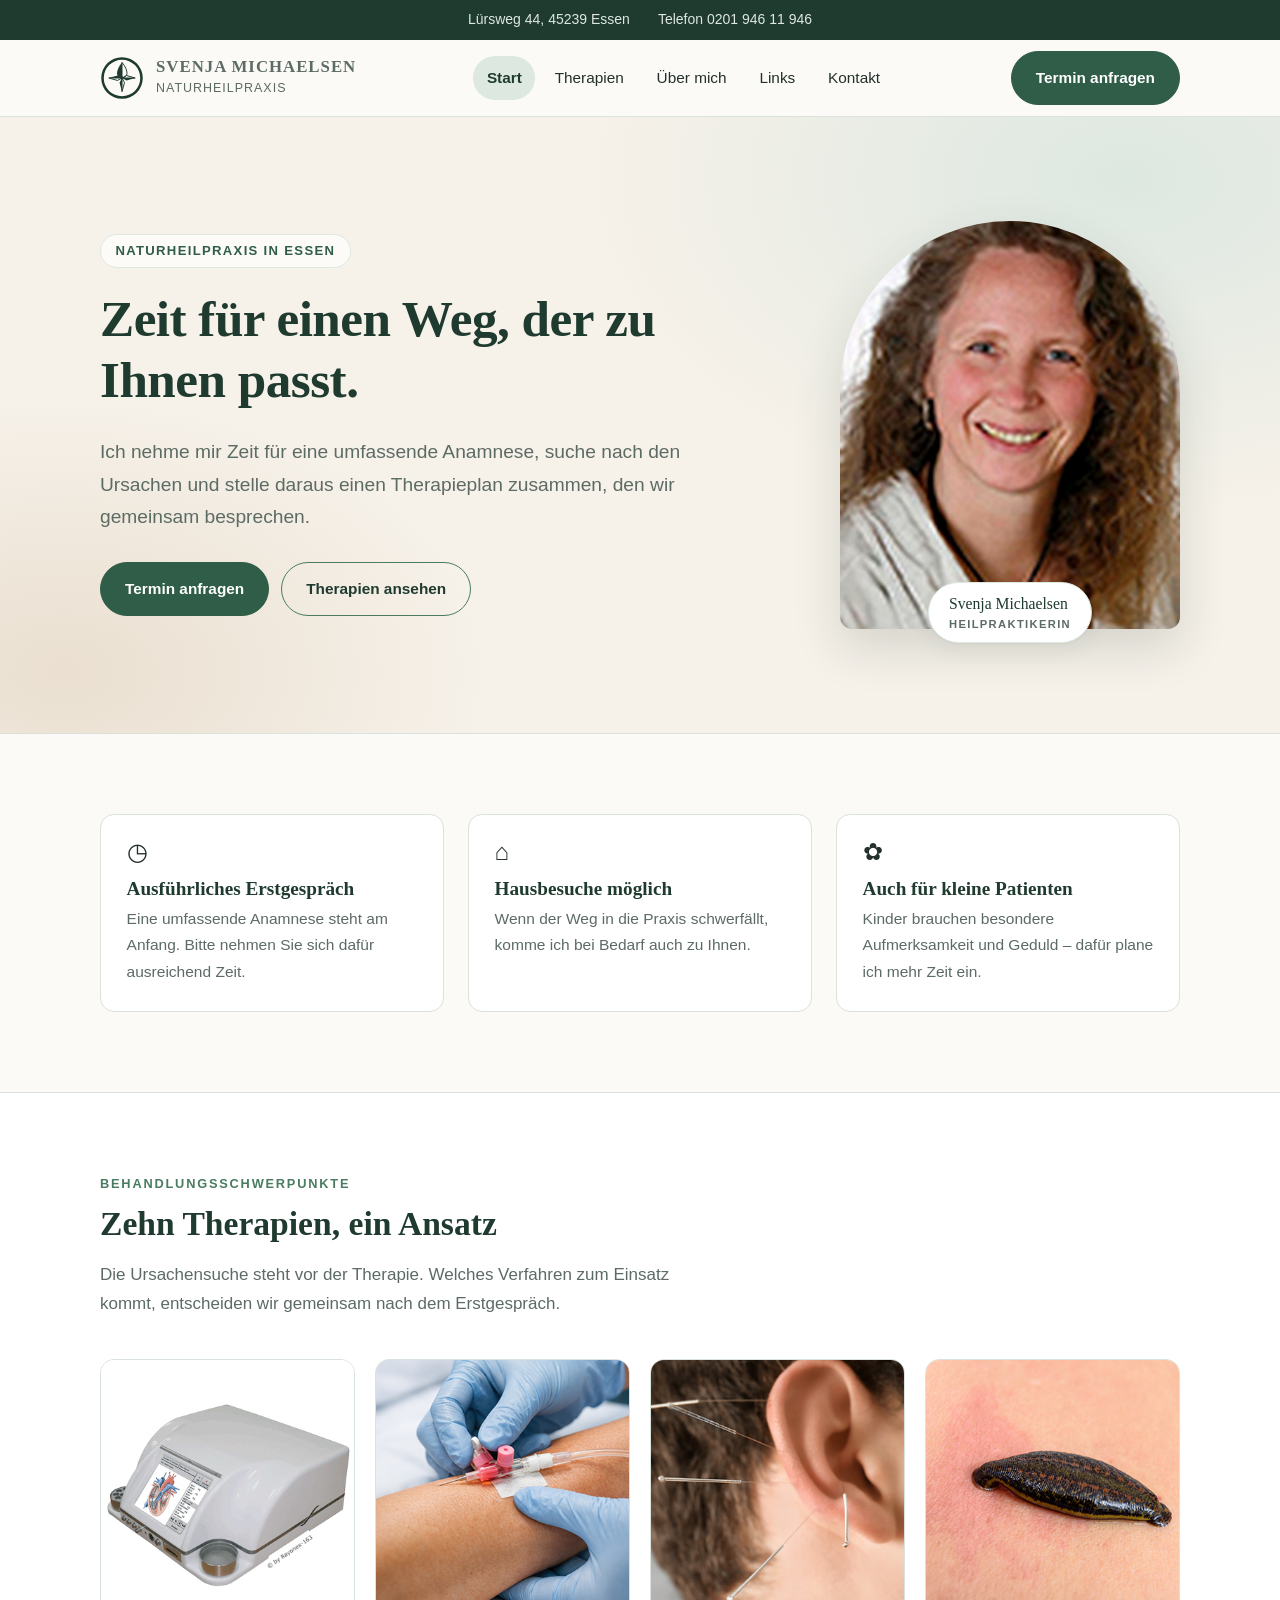
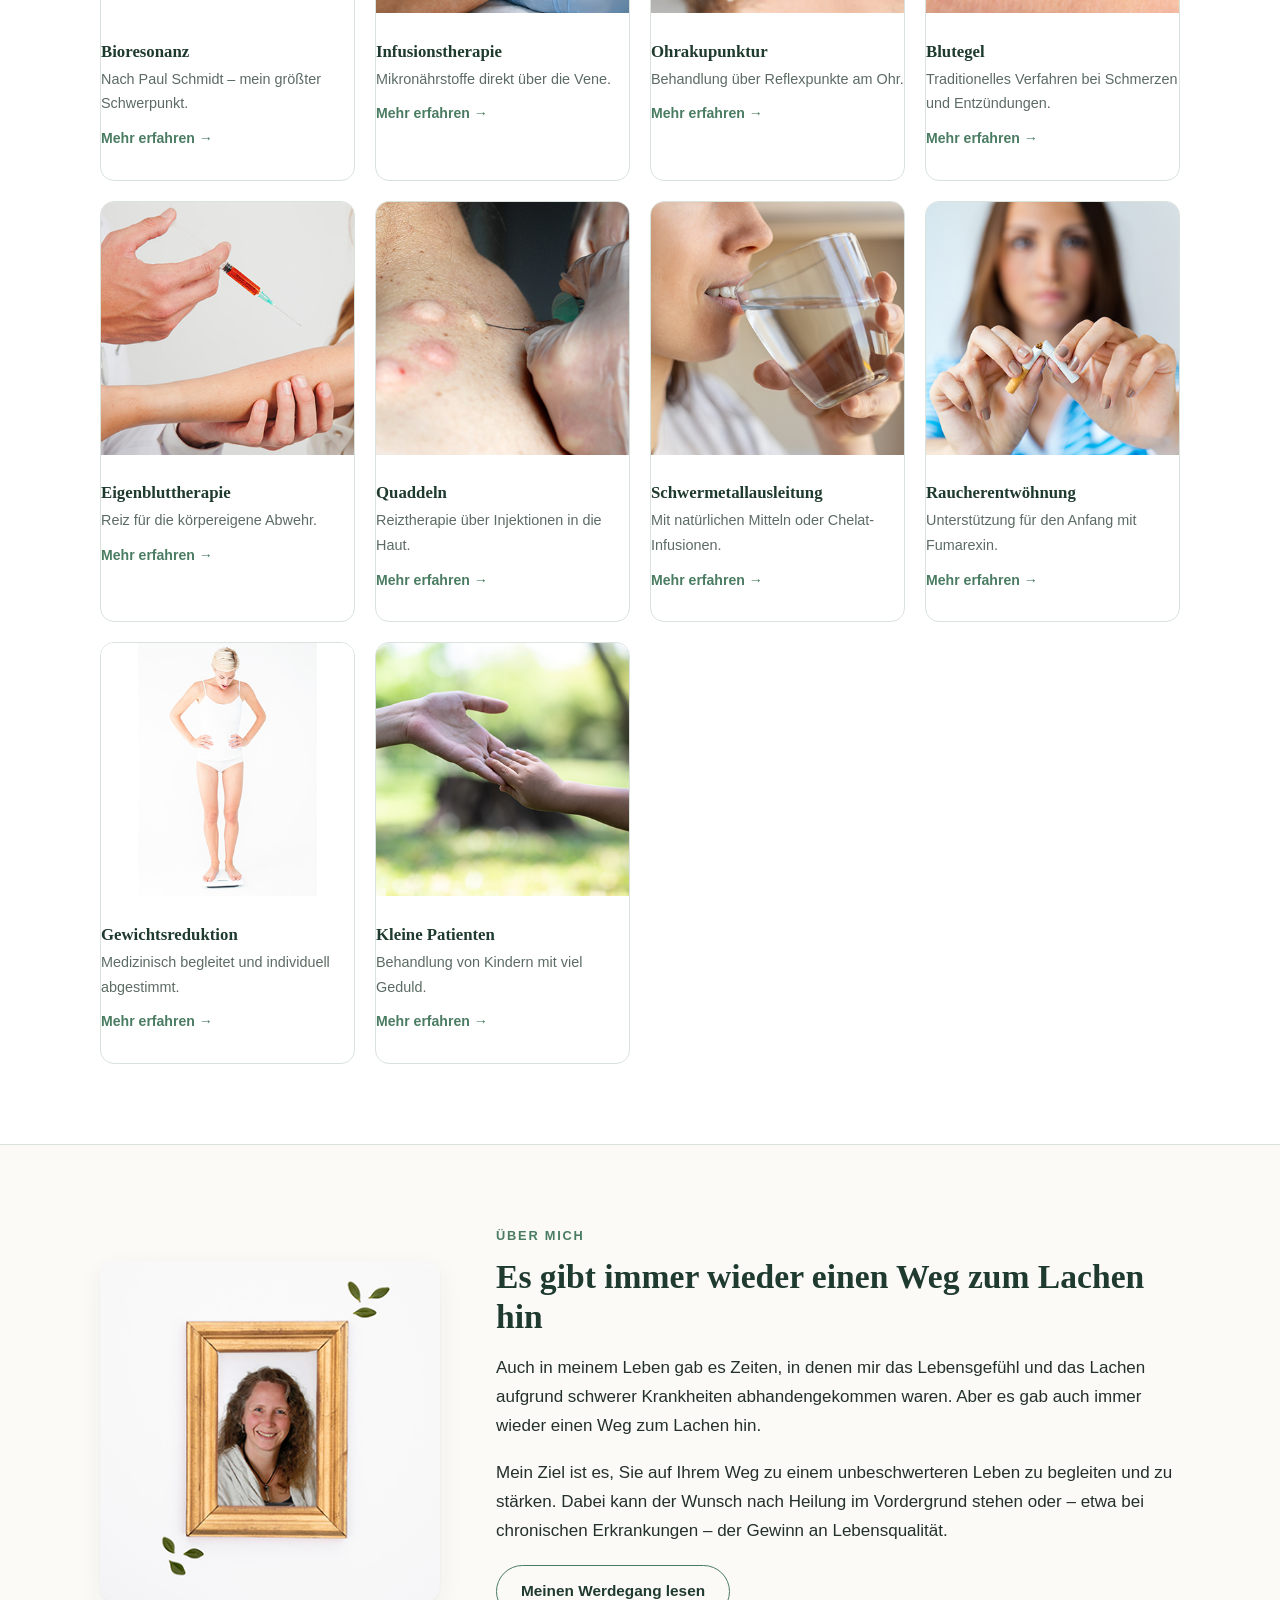
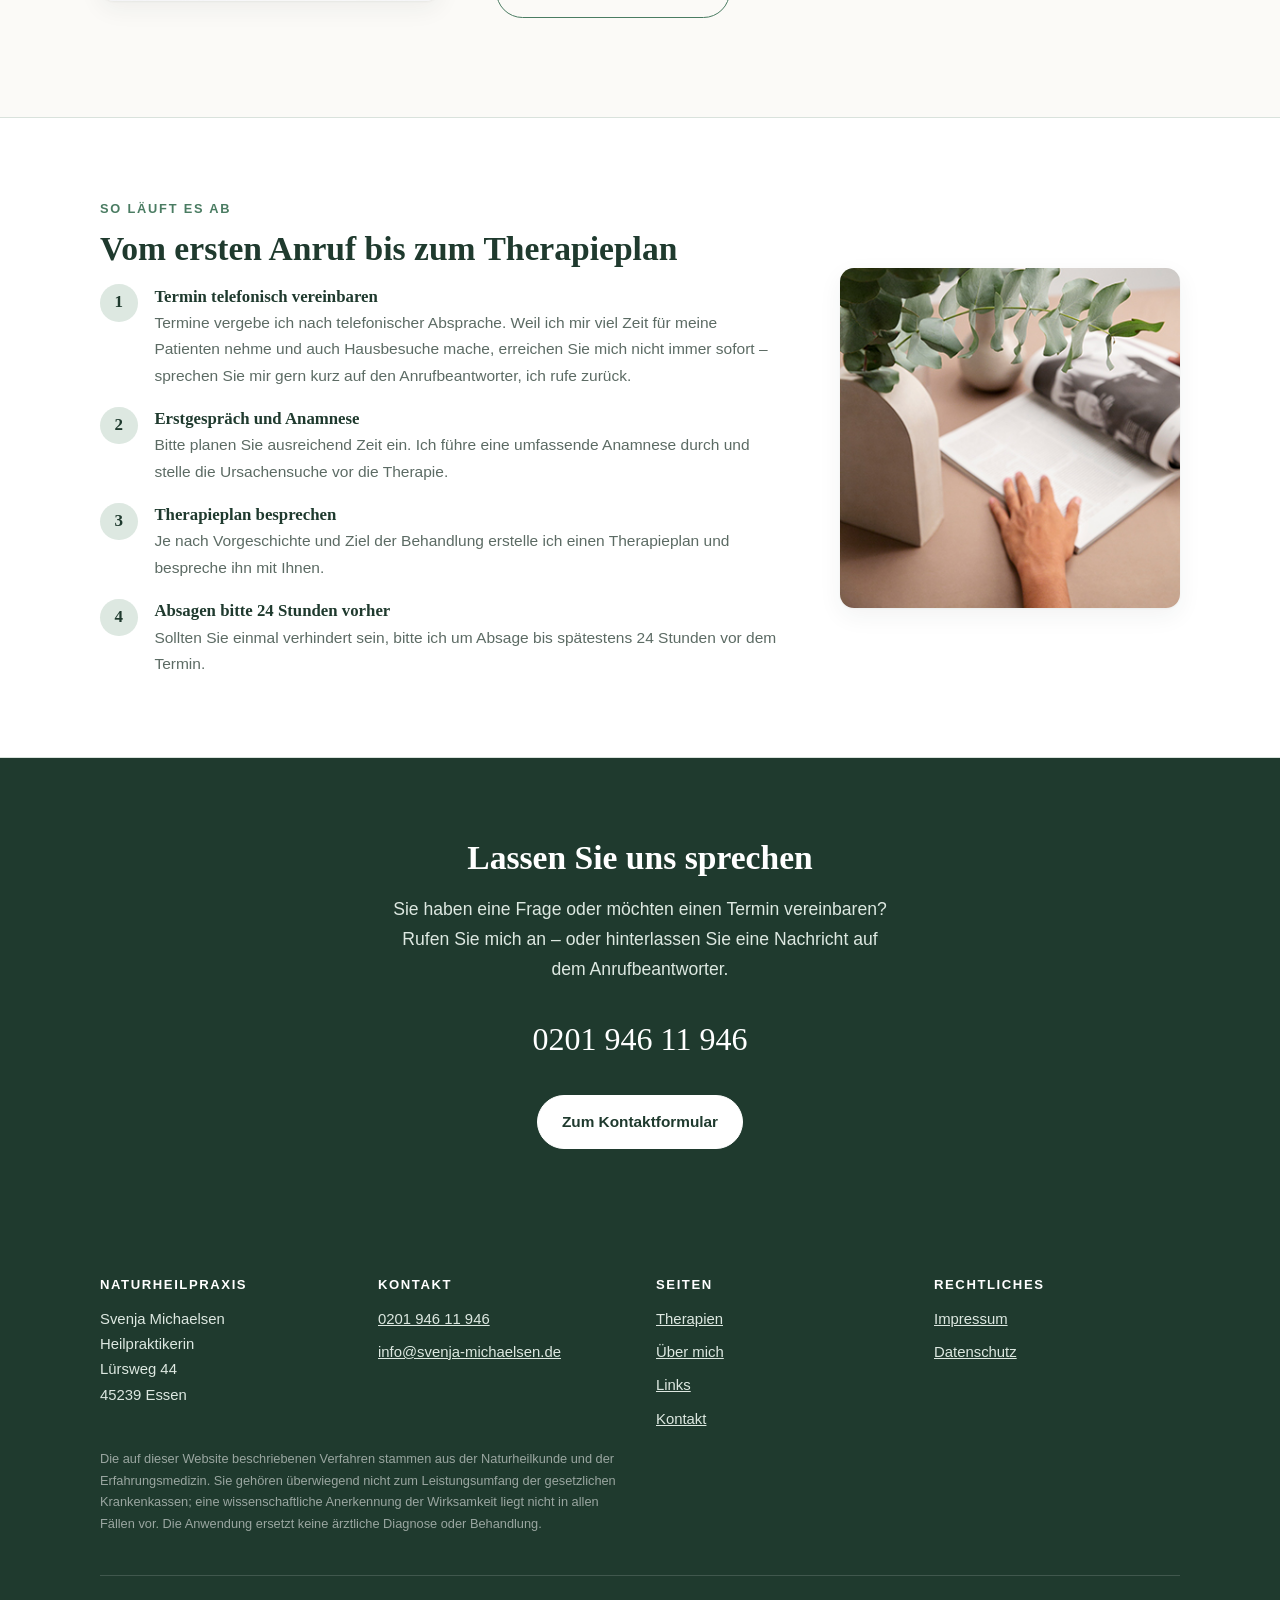
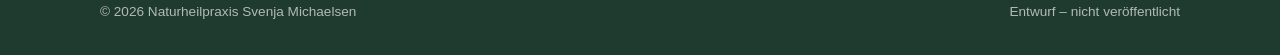
==== index.html @ 20d82a28 "Neues Logo als SVG und eigene Links-Seite im Menue Logo: - Kompassrose neu gezeichnet, Nordspitze al" ====
<!DOCTYPE html>
<html lang="de">
<head>
<meta charset="utf-8">
<meta name="viewport" content="width=device-width, initial-scale=1">
<title>Naturheilpraxis Svenja Michaelsen | Heilpraktikerin in Essen</title>
<meta name="description" content="Naturheilpraxis von Heilpraktikerin Svenja Michaelsen in Essen. Bioresonanz nach Paul Schmidt, Infusionstherapie, Ohrakupunktur, Blutegel und mehr. Termine nach telefonischer Absprache.">
<link rel="canonical" href="https://svenja-michaelsen.de/">
<link rel="stylesheet" href="css/style.css">
<link rel="icon" href="img/logo-einfach.svg" type="image/svg+xml">
</head>
<body>
<a class="skip" href="#inhalt">Zum Inhalt springen</a>

<div class="topbar">
  <div class="wrap">
    <span>Lürsweg 44, 45239 Essen</span>
    <a href="tel:+492019461194">Telefon 0201 946 11 946</a>
  </div>
</div>

<header class="kopf">
  <div class="wrap">
    <a class="marke" href="index.html">
      <img src="img/logo.svg" alt="" width="44" height="44">
      <span><b>Svenja Michaelsen</b><span>Naturheilpraxis</span></span>
    </a>
    <nav aria-label="Hauptmenü">
      <ul class="menue">
        <li><a href="index.html" aria-current="page">Start</a></li>
        <li><a href="therapien.html">Therapien</a></li>
        <li><a href="ueber-mich.html">Über mich</a></li>
        <li><a href="links.html">Links</a></li>
        <li><a href="kontakt.html">Kontakt</a></li>
      </ul>
    </nav>
    <a class="knopf" href="kontakt.html">Termin anfragen</a>
  </div>
</header>

<main id="inhalt">

  <div class="hero">
    <div class="wrap heroduo">
      <div class="herotext">
        <span class="augen">Naturheilpraxis in Essen</span>
        <h1>Zeit für einen Weg, der zu Ihnen passt.</h1>
        <p class="lead">Ich nehme mir Zeit für eine umfassende Anamnese, suche nach den Ursachen und stelle daraus einen Therapieplan zusammen, den wir gemeinsam besprechen.</p>
        <div class="aktionen">
          <a class="knopf" href="kontakt.html">Termin anfragen</a>
          <a class="knopf hell" href="therapien.html">Therapien ansehen</a>
        </div>
      </div>
      <figure class="herobild">
        <img src="img/svenja-portrait.jpg" alt="Svenja Michaelsen, Heilpraktikerin" width="408" height="588">
        <figcaption>Svenja Michaelsen<span>Heilpraktikerin</span></figcaption>
      </figure>
    </div>
  </div>

  <section>
    <div class="wrap">
      <div class="merkmale">
        <div class="merkmal">
          <span class="zeichen" aria-hidden="true">◷</span>
          <h3>Ausführliches Erstgespräch</h3>
          <p>Eine umfassende Anamnese steht am Anfang. Bitte nehmen Sie sich dafür ausreichend Zeit.</p>
        </div>
        <div class="merkmal">
          <span class="zeichen" aria-hidden="true">⌂</span>
          <h3>Hausbesuche möglich</h3>
          <p>Wenn der Weg in die Praxis schwerfällt, komme ich bei Bedarf auch zu Ihnen.</p>
        </div>
        <div class="merkmal">
          <span class="zeichen" aria-hidden="true">✿</span>
          <h3>Auch für kleine Patienten</h3>
          <p>Kinder brauchen besondere Aufmerksamkeit und Geduld – dafür plane ich mehr Zeit ein.</p>
        </div>
      </div>
    </div>
  </section>

  <section class="hell">
    <div class="wrap">
      <div class="kopfzeile">
        <span class="uebertitel">Behandlungsschwerpunkte</span>
        <h2>Zehn Therapien, ein Ansatz</h2>
        <p>Die Ursachensuche steht vor der Therapie. Welches Verfahren zum Einsatz kommt, entscheiden wir gemeinsam nach dem Erstgespräch.</p>
      </div>
      <ul class="karten">
        <li class="karte"><a href="therapien.html#bioresonanz">
          <img src="img/bioresonanz.jpg" alt="" width="360" height="360" loading="lazy">
          <span class="inhalt"><h3>Bioresonanz</h3><p>Nach Paul Schmidt – mein größter Schwerpunkt.</p><span class="pfeil">Mehr erfahren →</span></span></a></li>
        <li class="karte"><a href="therapien.html#infusionstherapie">
          <img src="img/infusionstherapie.jpg" alt="" width="360" height="360" loading="lazy">
          <span class="inhalt"><h3>Infusionstherapie</h3><p>Mikronährstoffe direkt über die Vene.</p><span class="pfeil">Mehr erfahren →</span></span></a></li>
        <li class="karte"><a href="therapien.html#ohrakupunktur">
          <img src="img/ohrakupunktur.jpg" alt="" width="360" height="360" loading="lazy">
          <span class="inhalt"><h3>Ohrakupunktur</h3><p>Behandlung über Reflexpunkte am Ohr.</p><span class="pfeil">Mehr erfahren →</span></span></a></li>
        <li class="karte"><a href="therapien.html#blutegel">
          <img src="img/blutegel.jpg" alt="" width="360" height="360" loading="lazy">
          <span class="inhalt"><h3>Blutegel</h3><p>Traditionelles Verfahren bei Schmerzen und Entzündungen.</p><span class="pfeil">Mehr erfahren →</span></span></a></li>
        <li class="karte"><a href="therapien.html#eigenbluttherapie">
          <img src="img/eigenbluttherapie.jpg" alt="" width="360" height="360" loading="lazy">
          <span class="inhalt"><h3>Eigenbluttherapie</h3><p>Reiz für die körpereigene Abwehr.</p><span class="pfeil">Mehr erfahren →</span></span></a></li>
        <li class="karte"><a href="therapien.html#quaddeln">
          <img src="img/quaddeln.jpg" alt="" width="360" height="360" loading="lazy">
          <span class="inhalt"><h3>Quaddeln</h3><p>Reiztherapie über Injektionen in die Haut.</p><span class="pfeil">Mehr erfahren →</span></span></a></li>
        <li class="karte"><a href="therapien.html#schwermetallausleitung">
          <img src="img/medizinische-schwermetallausleitung.jpg" alt="" width="360" height="360" loading="lazy">
          <span class="inhalt"><h3>Schwermetallausleitung</h3><p>Mit natürlichen Mitteln oder Chelat-Infusionen.</p><span class="pfeil">Mehr erfahren →</span></span></a></li>
        <li class="karte"><a href="therapien.html#raucherentwoehnung">
          <img src="img/raucherentwoehnung.jpg" alt="" width="360" height="360" loading="lazy">
          <span class="inhalt"><h3>Raucherentwöhnung</h3><p>Unterstützung für den Anfang mit Fumarexin.</p><span class="pfeil">Mehr erfahren →</span></span></a></li>
        <li class="karte"><a href="therapien.html#gewichtsreduktion">
          <img src="img/gewichtsreduktion-medizinisch-begleitet.jpg" alt="" width="360" height="360" loading="lazy">
          <span class="inhalt"><h3>Gewichtsreduktion</h3><p>Medizinisch begleitet und individuell abgestimmt.</p><span class="pfeil">Mehr erfahren →</span></span></a></li>
        <li class="karte"><a href="therapien.html#kleine-patienten">
          <img src="img/kleine-patienten.jpg" alt="" width="360" height="360" loading="lazy">
          <span class="inhalt"><h3>Kleine Patienten</h3><p>Behandlung von Kindern mit viel Geduld.</p><span class="pfeil">Mehr erfahren →</span></span></a></li>
      </ul>
    </div>
  </section>

  <section>
    <div class="wrap">
      <div class="duo">
        <img src="img/ueber-mich.jpg" alt="Svenja Michaelsen" width="360" height="360" loading="lazy">
        <div>
          <span class="uebertitel">Über mich</span>
          <h2>Es gibt immer wieder einen Weg zum Lachen hin</h2>
          <p>Auch in meinem Leben gab es Zeiten, in denen mir das Lebensgefühl und das Lachen aufgrund schwerer Krankheiten abhandengekommen waren. Aber es gab auch immer wieder einen Weg zum Lachen hin.</p>
          <p>Mein Ziel ist es, Sie auf Ihrem Weg zu einem unbeschwerteren Leben zu begleiten und zu stärken. Dabei kann der Wunsch nach Heilung im Vordergrund stehen oder – etwa bei chronischen Erkrankungen – der Gewinn an Lebensqualität.</p>
          <p><a class="knopf hell" href="ueber-mich.html">Meinen Werdegang lesen</a></p>
        </div>
      </div>
    </div>
  </section>

  <section class="hell">
    <div class="wrap">
      <div class="duo gedreht">
        <div>
          <span class="uebertitel">So läuft es ab</span>
          <h2>Vom ersten Anruf bis zum Therapieplan</h2>
          <ol class="schritte">
            <li>
              <h3>Termin telefonisch vereinbaren</h3>
              <p>Termine vergebe ich nach telefonischer Absprache. Weil ich mir viel Zeit für meine Patienten nehme und auch Hausbesuche mache, erreichen Sie mich nicht immer sofort – sprechen Sie mir gern kurz auf den Anrufbeantworter, ich rufe zurück.</p>
            </li>
            <li>
              <h3>Erstgespräch und Anamnese</h3>
              <p>Bitte planen Sie ausreichend Zeit ein. Ich führe eine umfassende Anamnese durch und stelle die Ursachensuche vor die Therapie.</p>
            </li>
            <li>
              <h3>Therapieplan besprechen</h3>
              <p>Je nach Vorgeschichte und Ziel der Behandlung erstelle ich einen Therapieplan und bespreche ihn mit Ihnen.</p>
            </li>
            <li>
              <h3>Absagen bitte 24 Stunden vorher</h3>
              <p>Sollten Sie einmal verhindert sein, bitte ich um Absage bis spätestens 24 Stunden vor dem Termin.</p>
            </li>
          </ol>
        </div>
        <img src="img/naturheilpraxis.jpg" alt="" width="360" height="360" loading="lazy">
      </div>
    </div>
  </section>

  <section class="dunkel band">
    <div class="wrap">
      <h2>Lassen Sie uns sprechen</h2>
      <p>Sie haben eine Frage oder möchten einen Termin vereinbaren? Rufen Sie mich an – oder hinterlassen Sie eine Nachricht auf dem Anrufbeantworter.</p>
      <a class="tel" href="tel:+492019461194">0201 946 11 946</a>
      <div class="aktionen">
        <a class="knopf weiss" href="kontakt.html">Zum Kontaktformular</a>
      </div>
    </div>
  </section>

</main>

<footer class="fuss">
  <div class="wrap">
    <div class="fussgitter">
      <div>
        <h3>Naturheilpraxis</h3>
        <p>Svenja Michaelsen<br>Heilpraktikerin<br>Lürsweg 44<br>45239 Essen</p>
      </div>
      <div>
        <h3>Kontakt</h3>
        <ul>
          <li><a href="tel:+492019461194">0201 946 11 946</a></li>
          <li><a href="mailto:info@svenja-michaelsen.de">info@svenja-michaelsen.de</a></li>
        </ul>
      </div>
      <nav>
        <h3>Seiten</h3>
        <ul>
          <li><a href="therapien.html">Therapien</a></li>
          <li><a href="ueber-mich.html">Über mich</a></li>
          <li><a href="links.html">Links</a></li>
          <li><a href="kontakt.html">Kontakt</a></li>
        </ul>
      </nav>
      <nav>
        <h3>Rechtliches</h3>
        <ul>
          <li><a href="impressum.html">Impressum</a></li>
          <li><a href="datenschutz.html">Datenschutz</a></li>
        </ul>
      </nav>
    </div>
    <p class="disclaimer">Die auf dieser Website beschriebenen Verfahren stammen aus der Naturheilkunde und der Erfahrungsmedizin. Sie gehören überwiegend nicht zum Leistungsumfang der gesetzlichen Krankenkassen; eine wissenschaftliche Anerkennung der Wirksamkeit liegt nicht in allen Fällen vor. Die Anwendung ersetzt keine ärztliche Diagnose oder Behandlung.</p>
    <div class="fussnote">
      <span>© 2026 Naturheilpraxis Svenja Michaelsen</span>
      <span>Entwurf – nicht veröffentlicht</span>
    </div>
  </div>
</footer>

</body>
</html>
---- css/style.css ----
/* =========================================================
   Naturheilpraxis Svenja Michaelsen
   Relaunch-Entwurf 2026 - reines HTML/CSS, keine externen
   Ressourcen (keine Google Fonts, kein CDN, kein Tracking).
   ========================================================= */

:root {
  --gruen-900: #1f3a2e;
  --gruen-700: #2f5d47;
  --gruen-500: #4a7c62;
  --gruen-100: #dde8e1;
  --gruen-050: #eef4f0;

  --sand-100: #f6f1e9;
  --sand-200: #eadfd0;
  --terra:    #a8623f;

  --text:     #24302b;
  --text-mut: #5c6b64;
  --linie:    #d9e2dc;
  --weiss:    #ffffff;
  --grund:    #fbfaf7;

  --serif: "Iowan Old Style", "Palatino Linotype", Palatino, "Book Antiqua", Georgia, serif;
  --sans: -apple-system, BlinkMacSystemFont, "Segoe UI", Roboto, "Helvetica Neue", Arial, sans-serif;

  --breite: 1120px;
  --radius: 14px;
  --schatten: 0 1px 2px rgba(31,58,46,.05), 0 8px 24px rgba(31,58,46,.06);
}

*, *::before, *::after { box-sizing: border-box; }

html { scroll-behavior: smooth; scroll-padding-top: 90px; }
@media (prefers-reduced-motion: reduce) { html { scroll-behavior: auto; } }

body {
  margin: 0;
  background: var(--grund);
  color: var(--text);
  font-family: var(--sans);
  font-size: 1.0625rem;
  line-height: 1.7;
  -webkit-font-smoothing: antialiased;
}

h1, h2, h3 { font-family: var(--serif); font-weight: 600; line-height: 1.2; color: var(--gruen-900); margin: 0 0 .5em; }
h1 { font-size: clamp(2.1rem, 5vw, 3.2rem); letter-spacing: -.01em; }
h2 { font-size: clamp(1.6rem, 3.2vw, 2.1rem); }
h3 { font-size: 1.2rem; }
p  { margin: 0 0 1.1em; }
a  { color: var(--gruen-700); }
img { max-width: 100%; height: auto; display: block; }

.wrap { width: 100%; max-width: var(--breite); margin-inline: auto; padding-inline: 1.25rem; }
.eng  { max-width: 680px; }

/* --- Sprungmarke fuer Tastatur/Screenreader --- */
.skip {
  position: absolute; left: -9999px; top: 0;
  background: var(--gruen-900); color: #fff; padding: .75rem 1.25rem; z-index: 200;
}
.skip:focus { left: 0; }

:focus-visible { outline: 3px solid var(--terra); outline-offset: 3px; border-radius: 4px; }

/* =================== Kopfbereich =================== */
.topbar {
  background: var(--gruen-900); color: var(--gruen-100);
  font-size: .875rem; padding: .5rem 0;
}
.topbar .wrap { display: flex; flex-wrap: wrap; gap: .4rem 1.75rem; justify-content: center; }
.topbar a { color: var(--gruen-100); text-decoration: none; }
.topbar a:hover { text-decoration: underline; }

.kopf {
  position: sticky; top: 0; z-index: 100;
  background: rgba(251,250,247,.94);
  backdrop-filter: blur(8px);
  border-bottom: 1px solid var(--linie);
}
.kopf .wrap { display: flex; align-items: center; justify-content: space-between; gap: 1rem; min-height: 76px; }

.marke { display: flex; align-items: center; gap: .75rem; text-decoration: none; color: var(--gruen-900); }
.marke img { width: 44px; height: 44px; border-radius: 50%; }
.marke b { font-family: var(--serif); font-size: 1.05rem; font-weight: 600; display: block; line-height: 1.25; }
.marke span { font-size: .78rem; color: var(--text-mut); letter-spacing: .08em; text-transform: uppercase; }

.menue { display: flex; gap: .35rem; list-style: none; margin: 0; padding: 0; align-items: center; }
.menue a {
  display: block; padding: .55rem .85rem; border-radius: 999px;
  text-decoration: none; color: var(--text); font-size: .96rem;
}
.menue a:hover { background: var(--gruen-050); color: var(--gruen-900); }
.menue a[aria-current="page"] { background: var(--gruen-100); color: var(--gruen-900); font-weight: 600; }

.knopf {
  display: inline-block; padding: .8rem 1.5rem; border-radius: 999px;
  background: var(--gruen-700); color: #fff; text-decoration: none;
  font-weight: 600; font-size: .96rem; border: 1px solid var(--gruen-700);
  transition: background .18s ease, transform .18s ease;
}
.knopf:hover { background: var(--gruen-900); border-color: var(--gruen-900); }
.knopf.hell { background: transparent; color: var(--gruen-900); border-color: var(--gruen-500); }
.knopf.hell:hover { background: var(--gruen-050); }
.knopf.weiss { background: #fff; color: var(--gruen-900); border-color: #fff; }
.knopf.weiss:hover { background: var(--sand-100); border-color: var(--sand-100); }

/* =================== Hero =================== */
.hero {
  background:
    radial-gradient(ellipse 70% 90% at 88% 10%, var(--gruen-100) 0%, transparent 60%),
    radial-gradient(ellipse 60% 80% at 5% 90%, var(--sand-200) 0%, transparent 55%),
    var(--sand-100);
  padding: clamp(3.5rem, 9vw, 6.5rem) 0;
  border-bottom: 1px solid var(--linie);
}
.hero .eng { max-width: 760px; }
.heroduo { display: grid; gap: clamp(2rem, 5vw, 4rem); align-items: center; grid-template-columns: 1fr; }
@media (min-width: 900px) { .heroduo { grid-template-columns: 1fr 340px; } }
.herotext { max-width: 620px; }

.herobild { margin: 0; position: relative; justify-self: center; }
.herobild img {
  width: 100%; max-width: 340px; aspect-ratio: 5 / 6; object-fit: cover; object-position: 50% 22%;
  border-radius: 200px 200px var(--radius) var(--radius);
  box-shadow: 0 18px 48px rgba(31,58,46,.16);
  filter: saturate(1.04) contrast(1.03);
}
.herobild figcaption {
  position: absolute; left: 50%; bottom: -.9rem; transform: translateX(-50%);
  background: var(--weiss); border: 1px solid var(--gruen-100);
  border-radius: 999px; padding: .5rem 1.25rem; white-space: nowrap;
  font-family: var(--serif); color: var(--gruen-900); font-size: .98rem;
  box-shadow: var(--schatten);
}
.herobild figcaption span {
  display: block; font-family: var(--sans); font-size: .7rem; letter-spacing: .12em;
  text-transform: uppercase; color: var(--text-mut); font-weight: 600; margin-top: -.15rem;
}
@media (max-width: 899px) { .herobild { margin-top: 1rem; } .herobild img { max-width: 260px; } }
.hero .augen {
  display: inline-block; margin-bottom: 1.25rem; padding: .3rem .9rem;
  background: rgba(255,255,255,.7); border: 1px solid var(--gruen-100);
  border-radius: 999px; font-size: .82rem; letter-spacing: .1em;
  text-transform: uppercase; color: var(--gruen-700); font-weight: 600;
}
.hero p.lead { font-size: 1.2rem; color: var(--text-mut); max-width: 56ch; }
.hero .aktionen { display: flex; flex-wrap: wrap; gap: .75rem; margin-top: 1.75rem; }

/* =================== Abschnitte =================== */
section { padding: clamp(3rem, 7vw, 5rem) 0; }
section.hell { background: var(--weiss); border-block: 1px solid var(--linie); }
section.dunkel { background: var(--gruen-900); color: var(--gruen-100); }
section.dunkel h2 { color: #fff; }

.kopfzeile { max-width: 62ch; margin-bottom: 2.5rem; }
.kopfzeile p { color: var(--text-mut); margin-bottom: 0; }
.uebertitel {
  display: block; font-size: .8rem; letter-spacing: .14em; text-transform: uppercase;
  color: var(--gruen-500); font-weight: 700; margin-bottom: .6rem;
}

/* --- Merkmale --- */
.merkmale { display: grid; gap: 1.5rem; grid-template-columns: repeat(auto-fit, minmax(260px, 1fr)); }
.merkmal { padding: 1.6rem; background: var(--weiss); border: 1px solid var(--linie); border-radius: var(--radius); }
.merkmal h3 { margin-bottom: .35rem; }
.merkmal p { margin: 0; color: var(--text-mut); font-size: .97rem; }
.merkmal .zeichen { font-size: 1.5rem; line-height: 1; margin-bottom: .8rem; display: block; }

/* --- Therapie-Karten --- */
.karten { display: grid; gap: 1.25rem; grid-template-columns: repeat(auto-fill, minmax(230px, 1fr)); list-style: none; margin: 0; padding: 0; }
.karte { background: var(--weiss); border: 1px solid var(--linie); border-radius: var(--radius); overflow: hidden; transition: box-shadow .2s ease, transform .2s ease; }
.karte:hover { box-shadow: var(--schatten); transform: translateY(-3px); }
.karte a { display: block; text-decoration: none; color: inherit; height: 100%; }
.karte img { aspect-ratio: 1 / 1; object-fit: cover; width: 100%; }
.karte .inhalt { padding: 1.1rem 1.2rem 1.3rem; }
.karte h3 { font-size: 1.05rem; margin-bottom: .3rem; }
.karte p { margin: 0; font-size: .9rem; color: var(--text-mut); }
.karte .pfeil { color: var(--gruen-500); font-weight: 600; font-size: .88rem; margin-top: .7rem; display: block; }

/* --- Zwei Spalten --- */
.duo { display: grid; gap: clamp(2rem, 5vw, 3.5rem); align-items: center; grid-template-columns: 1fr; }
@media (min-width: 820px) { .duo { grid-template-columns: 340px 1fr; } .duo.gedreht { grid-template-columns: 1fr 340px; } }
.duo img { border-radius: var(--radius); box-shadow: var(--schatten); }

/* --- Therapie-Detailbloecke --- */
.therapie { padding: 2.25rem 0; border-top: 1px solid var(--linie); scroll-margin-top: 100px; }
.therapie:first-of-type { border-top: 0; }
.therapie .duo { align-items: start; }
@media (min-width: 820px) { .therapie .duo { grid-template-columns: 260px 1fr; } }
.therapie img { border-radius: var(--radius); }

/* --- Ablauf-Schritte --- */
.schritte { list-style: none; counter-reset: s; margin: 0; padding: 0; display: grid; gap: 1.25rem; }
.schritte li { counter-increment: s; padding-left: 3.4rem; position: relative; }
.schritte li::before {
  content: counter(s); position: absolute; left: 0; top: -.15rem;
  width: 2.35rem; height: 2.35rem; border-radius: 50%;
  background: var(--gruen-100); color: var(--gruen-900);
  display: grid; place-items: center; font-weight: 700; font-family: var(--serif);
}
.schritte h3 { margin-bottom: .2rem; font-size: 1.05rem; }
.schritte p { margin: 0; color: var(--text-mut); font-size: .97rem; }

/* --- Hinweis-Kasten --- */
.hinweis {
  background: var(--gruen-050); border: 1px solid var(--gruen-100);
  border-left: 4px solid var(--gruen-500);
  border-radius: 0 var(--radius) var(--radius) 0;
  padding: 1.25rem 1.5rem; font-size: .95rem;
}
.hinweis :last-child { margin-bottom: 0; }
.hinweis.entwurf { background: #fdf4e8; border-color: #f0dcc0; border-left-color: var(--terra); }

/* --- Linkliste --- */
.linkliste { list-style: none; margin: 0; padding: 0; display: grid; gap: .6rem; grid-template-columns: repeat(auto-fit, minmax(280px, 1fr)); }
.linkliste a {
  display: block; padding: .85rem 1.1rem; background: var(--weiss);
  border: 1px solid var(--linie); border-radius: 10px; text-decoration: none;
}
.linkliste a:hover { border-color: var(--gruen-500); background: var(--gruen-050); }
.linkliste b { display: block; color: var(--gruen-900); }
.linkliste span { font-size: .85rem; color: var(--text-mut); }

/* =================== Kontakt =================== */
.kontaktgitter { display: grid; gap: clamp(2rem, 5vw, 3.5rem); grid-template-columns: 1fr; }
@media (min-width: 880px) { .kontaktgitter { grid-template-columns: 340px 1fr; } }

.daten { margin: 0 0 2rem; padding: 0; display: grid; gap: 1.25rem; }
.daten dt { font-size: .78rem; letter-spacing: .12em; text-transform: uppercase; color: var(--gruen-500); font-weight: 700; margin-bottom: .15rem; }
.daten dd { margin: 0; }
.daten a { color: var(--gruen-900); }

form { display: grid; gap: 1.1rem; }
.feld { display: grid; gap: .35rem; }
.feld label { font-weight: 600; font-size: .92rem; }
.feld .opt { font-weight: 400; color: var(--text-mut); }
input, textarea, select {
  font: inherit; font-size: 1rem; color: var(--text);
  padding: .8rem .95rem; border: 1px solid var(--linie); border-radius: 10px;
  background: var(--weiss); width: 100%;
}
input:focus, textarea:focus { border-color: var(--gruen-500); }
textarea { min-height: 160px; resize: vertical; }
input:disabled, textarea:disabled, button:disabled {
  background: #f2f1ee; color: #8a938e; cursor: not-allowed;
}
.zweispaltig { display: grid; gap: 1.1rem; grid-template-columns: 1fr; }
@media (min-width: 560px) { .zweispaltig { grid-template-columns: 1fr 1fr; } }
button.knopf { font-family: inherit; cursor: pointer; }
.pflichtnote { font-size: .85rem; color: var(--text-mut); margin: 0; }

/* =================== Aufruf-Band =================== */
.band { text-align: center; }
.band p { color: var(--gruen-100); max-width: 52ch; margin-inline: auto; font-size: 1.1rem; }
.band .aktionen { display: flex; flex-wrap: wrap; gap: .75rem; justify-content: center; margin-top: 1.75rem; }
.band a.tel { color: #fff; font-family: var(--serif); font-size: clamp(1.4rem,3.5vw,2rem); text-decoration: none; display: inline-block; margin-top: .5rem; }
.band a.tel:hover { text-decoration: underline; }

/* =================== Fuss =================== */
.fuss { background: var(--gruen-900); color: var(--gruen-100); padding: 3rem 0 2rem; font-size: .93rem; }
.fuss a { color: var(--gruen-100); }
.fussgitter { display: grid; gap: 2rem; grid-template-columns: repeat(auto-fit, minmax(220px, 1fr)); }
.fuss h3 { color: #fff; font-size: .82rem; letter-spacing: .12em; text-transform: uppercase; font-family: var(--sans); font-weight: 700; margin-bottom: .9rem; }
.fuss ul { list-style: none; margin: 0; padding: 0; display: grid; gap: .5rem; }
.fussnote {
  margin-top: 2.5rem; padding-top: 1.5rem; border-top: 1px solid rgba(255,255,255,.15);
  display: flex; flex-wrap: wrap; gap: .5rem 1.5rem; justify-content: space-between;
  font-size: .85rem; color: rgba(255,255,255,.65);
}
.disclaimer { font-size: .8rem; color: rgba(255,255,255,.55); max-width: 75ch; margin-top: 1rem; }

/* =================== Rechtstexte =================== */
.rechtstext { max-width: 760px; }
.rechtstext h2 { font-size: 1.35rem; margin-top: 2.5rem; }
.rechtstext h3 { font-size: 1.05rem; margin-top: 1.75rem; }
.rechtstext ul, .rechtstext ol { padding-left: 1.3rem; }
.rechtstext li { margin-bottom: .45rem; }

/* =================== Mobil =================== */
@media (max-width: 780px) {
  .kopf .wrap { flex-wrap: wrap; min-height: 0; padding-block: .85rem; }
  .menue { width: 100%; justify-content: flex-start; overflow-x: auto; gap: .15rem; padding-bottom: .15rem; }
  .menue a { padding: .5rem .7rem; white-space: nowrap; }
  .kopf .knopf { display: none; }
}
@media print {
  .kopf, .topbar, .band, .fuss nav { display: none; }
  body { background: #fff; }
}
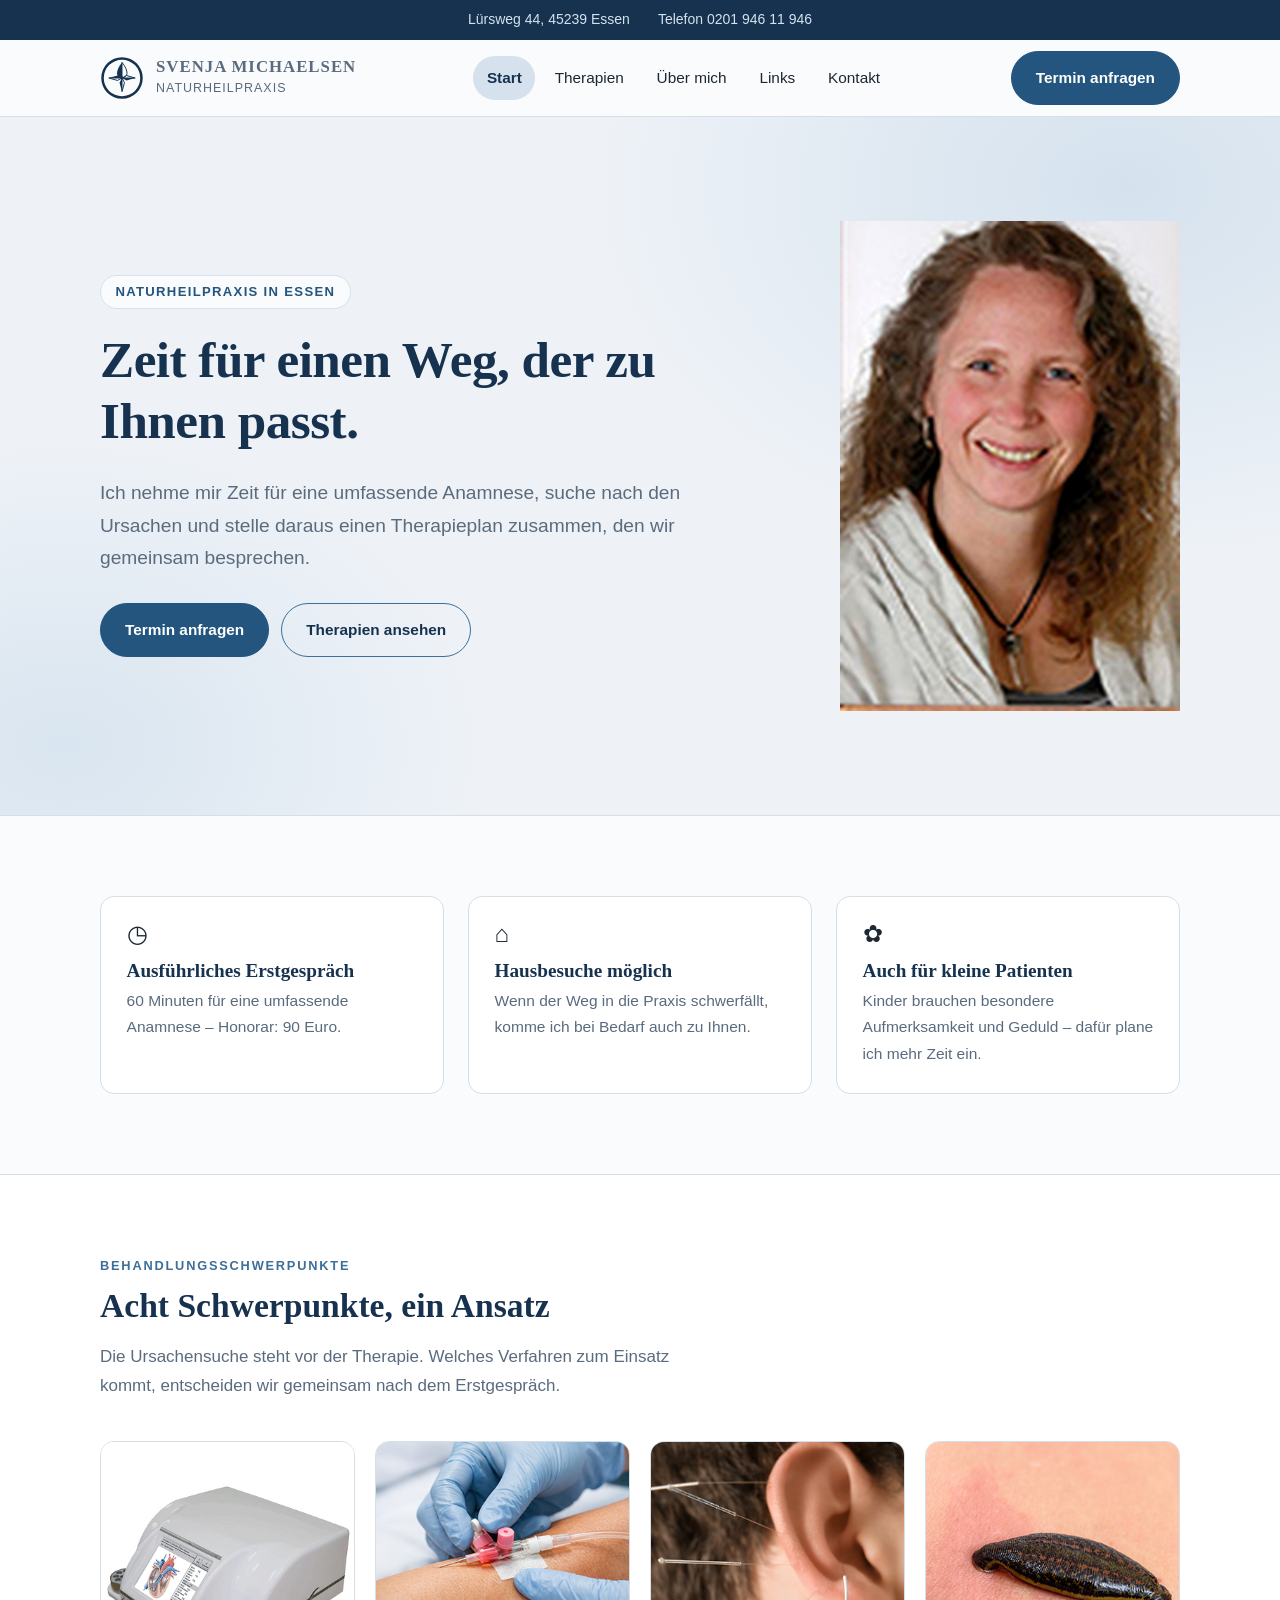
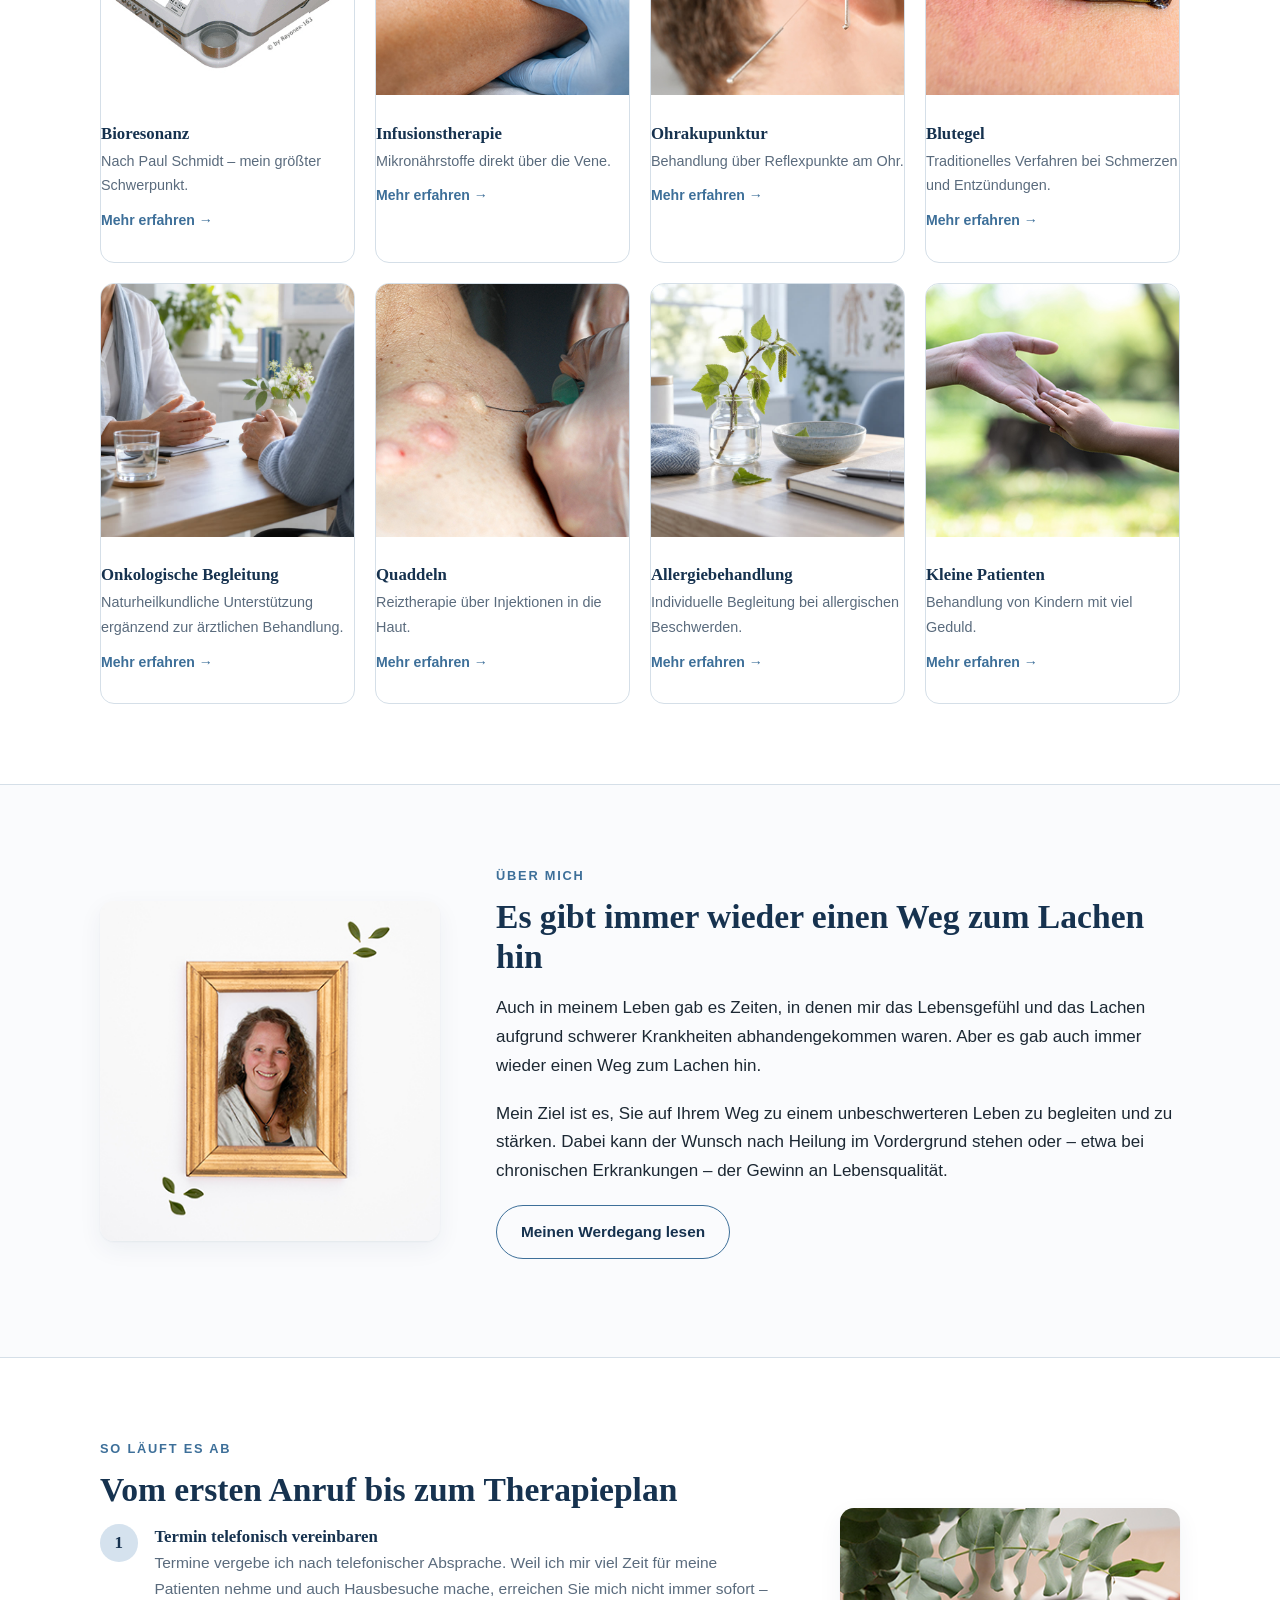
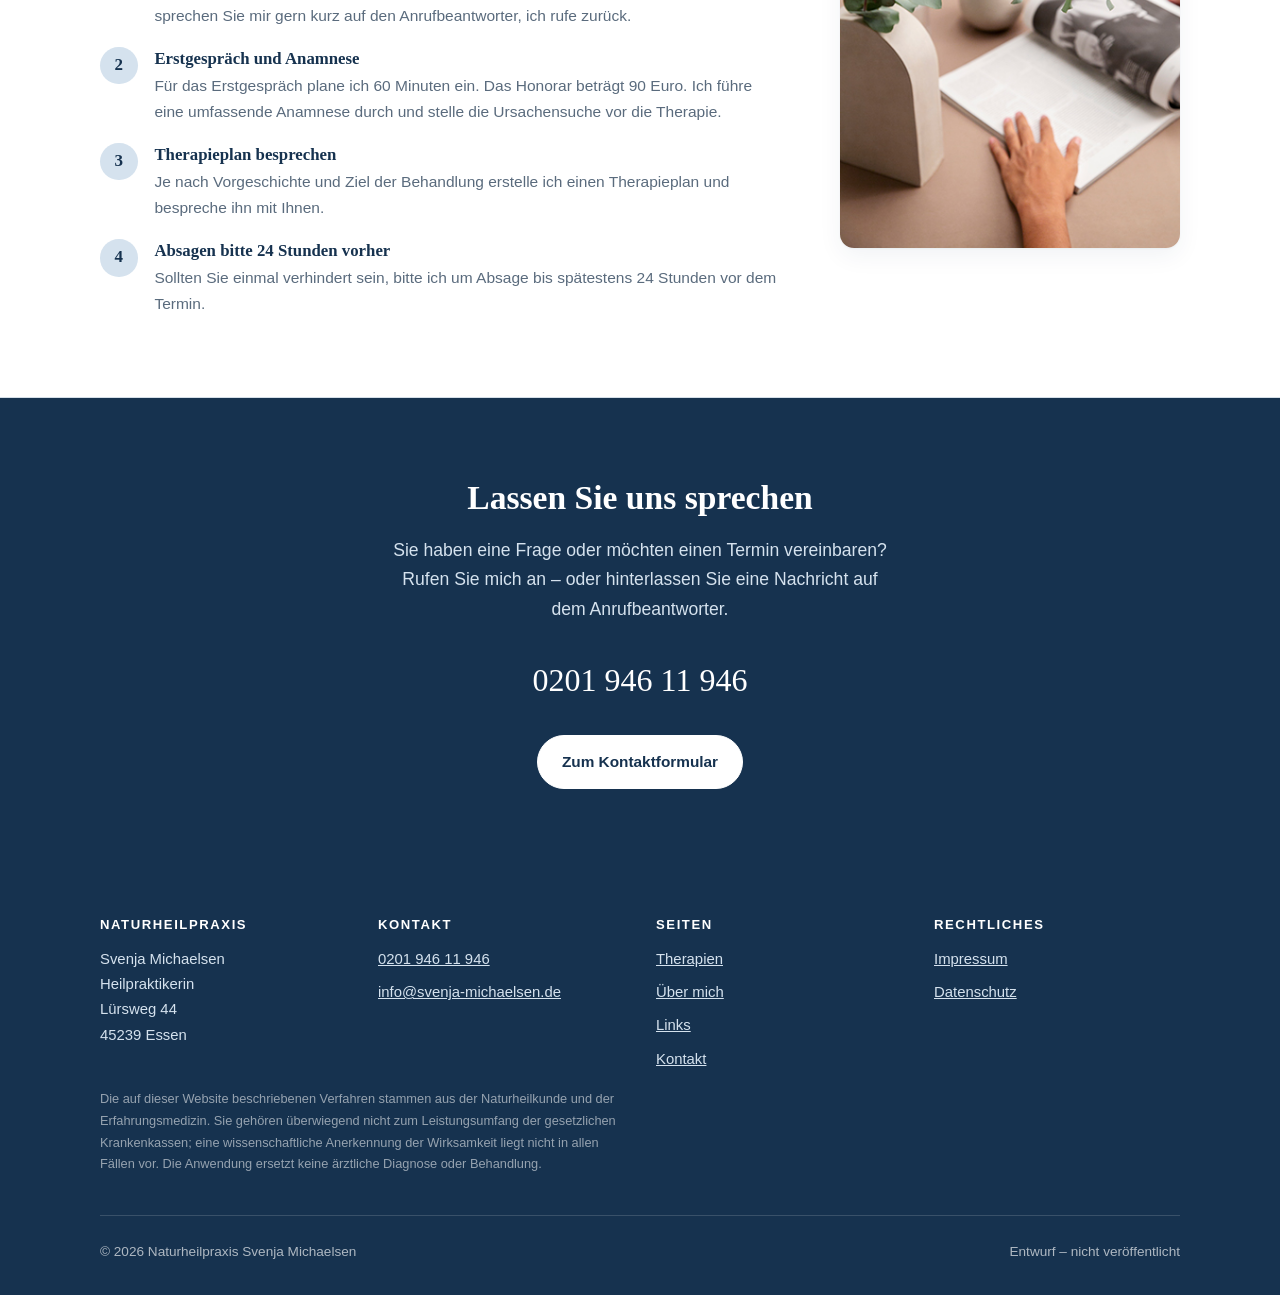
==== commit 493f2673: "Website-Inhalte und Praxisschwerpunkte aktualisieren" ====
--- a/index.html
+++ b/index.html
@@ -4,7 +4,7 @@
 <meta charset="utf-8">
 <meta name="viewport" content="width=device-width, initial-scale=1">
 <title>Naturheilpraxis Svenja Michaelsen | Heilpraktikerin in Essen</title>
-<meta name="description" content="Naturheilpraxis von Heilpraktikerin Svenja Michaelsen in Essen. Bioresonanz nach Paul Schmidt, Infusionstherapie, Ohrakupunktur, Blutegel und mehr. Termine nach telefonischer Absprache.">
+<meta name="description" content="Naturheilpraxis von Heilpraktikerin Svenja Michaelsen in Essen. Bioresonanz, Allergiebehandlung und Begleitung bei onkologischen Erkrankungen. Termine nach telefonischer Absprache.">
 <link rel="canonical" href="https://svenja-michaelsen.de/">
 <link rel="stylesheet" href="css/style.css">
 <link rel="icon" href="img/logo-einfach.svg" type="image/svg+xml">
@@ -53,7 +53,6 @@
       </div>
       <figure class="herobild">
         <img src="img/svenja-portrait.jpg" alt="Svenja Michaelsen, Heilpraktikerin" width="408" height="588">
-        <figcaption>Svenja Michaelsen<span>Heilpraktikerin</span></figcaption>
       </figure>
     </div>
   </div>
@@ -64,7 +63,7 @@
         <div class="merkmal">
           <span class="zeichen" aria-hidden="true">◷</span>
           <h3>Ausführliches Erstgespräch</h3>
-          <p>Eine umfassende Anamnese steht am Anfang. Bitte nehmen Sie sich dafür ausreichend Zeit.</p>
+          <p>60 Minuten für eine umfassende Anamnese – Honorar: 90 Euro.</p>
         </div>
         <div class="merkmal">
           <span class="zeichen" aria-hidden="true">⌂</span>
@@ -84,7 +83,7 @@
     <div class="wrap">
       <div class="kopfzeile">
         <span class="uebertitel">Behandlungsschwerpunkte</span>
-        <h2>Zehn Therapien, ein Ansatz</h2>
+        <h2>Acht Schwerpunkte, ein Ansatz</h2>
         <p>Die Ursachensuche steht vor der Therapie. Welches Verfahren zum Einsatz kommt, entscheiden wir gemeinsam nach dem Erstgespräch.</p>
       </div>
       <ul class="karten">
@@ -100,21 +99,15 @@
         <li class="karte"><a href="therapien.html#blutegel">
           <img src="img/blutegel.jpg" alt="" width="360" height="360" loading="lazy">
           <span class="inhalt"><h3>Blutegel</h3><p>Traditionelles Verfahren bei Schmerzen und Entzündungen.</p><span class="pfeil">Mehr erfahren →</span></span></a></li>
-        <li class="karte"><a href="therapien.html#eigenbluttherapie">
-          <img src="img/eigenbluttherapie.jpg" alt="" width="360" height="360" loading="lazy">
-          <span class="inhalt"><h3>Eigenbluttherapie</h3><p>Reiz für die körpereigene Abwehr.</p><span class="pfeil">Mehr erfahren →</span></span></a></li>
+        <li class="karte"><a href="therapien.html#onkologische-begleitung">
+          <img src="img/onkologische-begleitung.jpg" alt="Beratungsgespräch in ruhiger Praxisatmosphäre" width="360" height="360" loading="lazy">
+          <span class="inhalt"><h3>Onkologische Begleitung</h3><p>Naturheilkundliche Unterstützung ergänzend zur ärztlichen Behandlung.</p><span class="pfeil">Mehr erfahren →</span></span></a></li>
         <li class="karte"><a href="therapien.html#quaddeln">
           <img src="img/quaddeln.jpg" alt="" width="360" height="360" loading="lazy">
           <span class="inhalt"><h3>Quaddeln</h3><p>Reiztherapie über Injektionen in die Haut.</p><span class="pfeil">Mehr erfahren →</span></span></a></li>
-        <li class="karte"><a href="therapien.html#schwermetallausleitung">
-          <img src="img/medizinische-schwermetallausleitung.jpg" alt="" width="360" height="360" loading="lazy">
-          <span class="inhalt"><h3>Schwermetallausleitung</h3><p>Mit natürlichen Mitteln oder Chelat-Infusionen.</p><span class="pfeil">Mehr erfahren →</span></span></a></li>
-        <li class="karte"><a href="therapien.html#raucherentwoehnung">
-          <img src="img/raucherentwoehnung.jpg" alt="" width="360" height="360" loading="lazy">
-          <span class="inhalt"><h3>Raucherentwöhnung</h3><p>Unterstützung für den Anfang mit Fumarexin.</p><span class="pfeil">Mehr erfahren →</span></span></a></li>
-        <li class="karte"><a href="therapien.html#gewichtsreduktion">
-          <img src="img/gewichtsreduktion-medizinisch-begleitet.jpg" alt="" width="360" height="360" loading="lazy">
-          <span class="inhalt"><h3>Gewichtsreduktion</h3><p>Medizinisch begleitet und individuell abgestimmt.</p><span class="pfeil">Mehr erfahren →</span></span></a></li>
+        <li class="karte"><a href="therapien.html#allergiebehandlung">
+          <img src="img/allergiebehandlung.jpg" alt="Birkenzweig in einer hellen Praxis" width="360" height="360" loading="lazy">
+          <span class="inhalt"><h3>Allergiebehandlung</h3><p>Individuelle Begleitung bei allergischen Beschwerden.</p><span class="pfeil">Mehr erfahren →</span></span></a></li>
         <li class="karte"><a href="therapien.html#kleine-patienten">
           <img src="img/kleine-patienten.jpg" alt="" width="360" height="360" loading="lazy">
           <span class="inhalt"><h3>Kleine Patienten</h3><p>Behandlung von Kindern mit viel Geduld.</p><span class="pfeil">Mehr erfahren →</span></span></a></li>
@@ -150,7 +143,7 @@
             </li>
             <li>
               <h3>Erstgespräch und Anamnese</h3>
-              <p>Bitte planen Sie ausreichend Zeit ein. Ich führe eine umfassende Anamnese durch und stelle die Ursachensuche vor die Therapie.</p>
+              <p>Für das Erstgespräch plane ich 60 Minuten ein. Das Honorar beträgt 90 Euro. Ich führe eine umfassende Anamnese durch und stelle die Ursachensuche vor die Therapie.</p>
             </li>
             <li>
               <h3>Therapieplan besprechen</h3>
--- a/css/style.css
+++ b/css/style.css
@@ -1,32 +1,32 @@
 /* =========================================================
    Naturheilpraxis Svenja Michaelsen
-   Relaunch-Entwurf 2026 - reines HTML/CSS, keine externen
+   Relaunch-Entwurf 2026 - reines HTML/CSS, Blaupalette, keine externen
    Ressourcen (keine Google Fonts, kein CDN, kein Tracking).
    ========================================================= */
 
 :root {
-  --gruen-900: #1f3a2e;
-  --gruen-700: #2f5d47;
-  --gruen-500: #4a7c62;
-  --gruen-100: #dde8e1;
-  --gruen-050: #eef4f0;
-
-  --sand-100: #f6f1e9;
-  --sand-200: #eadfd0;
-  --terra:    #a8623f;
-
-  --text:     #24302b;
-  --text-mut: #5c6b64;
-  --linie:    #d9e2dc;
+  --blau-900: #16324f;
+  --blau-700: #23557e;
+  --blau-500: #3d6f99;
+  --blau-100: #d5e2ee;
+  --blau-050: #eef3f8;
+
+  --hell-100: #eef2f7;
+  --hell-200: #d9e5f0;
+  --akzent:    #1f6feb;
+
+  --text:     #1c2833;
+  --text-mut: #5a6b7d;
+  --linie:    #d5dfe8;
   --weiss:    #ffffff;
-  --grund:    #fbfaf7;
+  --grund:    #fafbfd;
 
   --serif: "Iowan Old Style", "Palatino Linotype", Palatino, "Book Antiqua", Georgia, serif;
   --sans: -apple-system, BlinkMacSystemFont, "Segoe UI", Roboto, "Helvetica Neue", Arial, sans-serif;
 
   --breite: 1120px;
   --radius: 14px;
-  --schatten: 0 1px 2px rgba(31,58,46,.05), 0 8px 24px rgba(31,58,46,.06);
+  --schatten: 0 1px 2px rgba(22,50,79,.05), 0 8px 24px rgba(22,50,79,.06);
 }
 
 *, *::before, *::after { box-sizing: border-box; }
@@ -44,12 +44,12 @@
   -webkit-font-smoothing: antialiased;
 }
 
-h1, h2, h3 { font-family: var(--serif); font-weight: 600; line-height: 1.2; color: var(--gruen-900); margin: 0 0 .5em; }
+h1, h2, h3 { font-family: var(--serif); font-weight: 600; line-height: 1.2; color: var(--blau-900); margin: 0 0 .5em; }
 h1 { font-size: clamp(2.1rem, 5vw, 3.2rem); letter-spacing: -.01em; }
 h2 { font-size: clamp(1.6rem, 3.2vw, 2.1rem); }
 h3 { font-size: 1.2rem; }
 p  { margin: 0 0 1.1em; }
-a  { color: var(--gruen-700); }
+a  { color: var(--blau-700); }
 img { max-width: 100%; height: auto; display: block; }
 
 .wrap { width: 100%; max-width: var(--breite); margin-inline: auto; padding-inline: 1.25rem; }
@@ -58,30 +58,30 @@
 /* --- Sprungmarke fuer Tastatur/Screenreader --- */
 .skip {
   position: absolute; left: -9999px; top: 0;
-  background: var(--gruen-900); color: #fff; padding: .75rem 1.25rem; z-index: 200;
+  background: var(--blau-900); color: #fff; padding: .75rem 1.25rem; z-index: 200;
 }
 .skip:focus { left: 0; }
 
-:focus-visible { outline: 3px solid var(--terra); outline-offset: 3px; border-radius: 4px; }
+:focus-visible { outline: 3px solid var(--akzent); outline-offset: 3px; border-radius: 4px; }
 
 /* =================== Kopfbereich =================== */
 .topbar {
-  background: var(--gruen-900); color: var(--gruen-100);
+  background: var(--blau-900); color: var(--blau-100);
   font-size: .875rem; padding: .5rem 0;
 }
 .topbar .wrap { display: flex; flex-wrap: wrap; gap: .4rem 1.75rem; justify-content: center; }
-.topbar a { color: var(--gruen-100); text-decoration: none; }
+.topbar a { color: var(--blau-100); text-decoration: none; }
 .topbar a:hover { text-decoration: underline; }
 
 .kopf {
   position: sticky; top: 0; z-index: 100;
-  background: rgba(251,250,247,.94);
+  background: rgba(250,251,253,.94);
   backdrop-filter: blur(8px);
   border-bottom: 1px solid var(--linie);
 }
 .kopf .wrap { display: flex; align-items: center; justify-content: space-between; gap: 1rem; min-height: 76px; }
 
-.marke { display: flex; align-items: center; gap: .75rem; text-decoration: none; color: var(--gruen-900); }
+.marke { display: flex; align-items: center; gap: .75rem; text-decoration: none; color: var(--blau-900); }
 .marke img { width: 44px; height: 44px; border-radius: 50%; }
 .marke b { font-family: var(--serif); font-size: 1.05rem; font-weight: 600; display: block; line-height: 1.25; }
 .marke span { font-size: .78rem; color: var(--text-mut); letter-spacing: .08em; text-transform: uppercase; }
@@ -91,27 +91,27 @@
   display: block; padding: .55rem .85rem; border-radius: 999px;
   text-decoration: none; color: var(--text); font-size: .96rem;
 }
-.menue a:hover { background: var(--gruen-050); color: var(--gruen-900); }
-.menue a[aria-current="page"] { background: var(--gruen-100); color: var(--gruen-900); font-weight: 600; }
+.menue a:hover { background: var(--blau-050); color: var(--blau-900); }
+.menue a[aria-current="page"] { background: var(--blau-100); color: var(--blau-900); font-weight: 600; }
 
 .knopf {
   display: inline-block; padding: .8rem 1.5rem; border-radius: 999px;
-  background: var(--gruen-700); color: #fff; text-decoration: none;
-  font-weight: 600; font-size: .96rem; border: 1px solid var(--gruen-700);
+  background: var(--blau-700); color: #fff; text-decoration: none;
+  font-weight: 600; font-size: .96rem; border: 1px solid var(--blau-700);
   transition: background .18s ease, transform .18s ease;
 }
-.knopf:hover { background: var(--gruen-900); border-color: var(--gruen-900); }
-.knopf.hell { background: transparent; color: var(--gruen-900); border-color: var(--gruen-500); }
-.knopf.hell:hover { background: var(--gruen-050); }
-.knopf.weiss { background: #fff; color: var(--gruen-900); border-color: #fff; }
-.knopf.weiss:hover { background: var(--sand-100); border-color: var(--sand-100); }
+.knopf:hover { background: var(--blau-900); border-color: var(--blau-900); }
+.knopf.hell { background: transparent; color: var(--blau-900); border-color: var(--blau-500); }
+.knopf.hell:hover { background: var(--blau-050); }
+.knopf.weiss { background: #fff; color: var(--blau-900); border-color: #fff; }
+.knopf.weiss:hover { background: var(--hell-100); border-color: var(--hell-100); }
 
 /* =================== Hero =================== */
 .hero {
   background:
-    radial-gradient(ellipse 70% 90% at 88% 10%, var(--gruen-100) 0%, transparent 60%),
-    radial-gradient(ellipse 60% 80% at 5% 90%, var(--sand-200) 0%, transparent 55%),
-    var(--sand-100);
+    radial-gradient(ellipse 70% 90% at 88% 10%, var(--blau-100) 0%, transparent 60%),
+    radial-gradient(ellipse 60% 80% at 5% 90%, var(--hell-200) 0%, transparent 55%),
+    var(--hell-100);
   padding: clamp(3.5rem, 9vw, 6.5rem) 0;
   border-bottom: 1px solid var(--linie);
 }
@@ -122,28 +122,16 @@
 
 .herobild { margin: 0; position: relative; justify-self: center; }
 .herobild img {
-  width: 100%; max-width: 340px; aspect-ratio: 5 / 6; object-fit: cover; object-position: 50% 22%;
-  border-radius: 200px 200px var(--radius) var(--radius);
-  box-shadow: 0 18px 48px rgba(31,58,46,.16);
+  /* Foto vollstaendig, kein Beschnitt: eigenes Seitenverhaeltnis 408:588 */
+  width: 100%; max-width: 340px; height: auto;
   filter: saturate(1.04) contrast(1.03);
-}
-.herobild figcaption {
-  position: absolute; left: 50%; bottom: -.9rem; transform: translateX(-50%);
-  background: var(--weiss); border: 1px solid var(--gruen-100);
-  border-radius: 999px; padding: .5rem 1.25rem; white-space: nowrap;
-  font-family: var(--serif); color: var(--gruen-900); font-size: .98rem;
-  box-shadow: var(--schatten);
-}
-.herobild figcaption span {
-  display: block; font-family: var(--sans); font-size: .7rem; letter-spacing: .12em;
-  text-transform: uppercase; color: var(--text-mut); font-weight: 600; margin-top: -.15rem;
 }
 @media (max-width: 899px) { .herobild { margin-top: 1rem; } .herobild img { max-width: 260px; } }
 .hero .augen {
   display: inline-block; margin-bottom: 1.25rem; padding: .3rem .9rem;
-  background: rgba(255,255,255,.7); border: 1px solid var(--gruen-100);
+  background: rgba(255,255,255,.7); border: 1px solid var(--blau-100);
   border-radius: 999px; font-size: .82rem; letter-spacing: .1em;
-  text-transform: uppercase; color: var(--gruen-700); font-weight: 600;
+  text-transform: uppercase; color: var(--blau-700); font-weight: 600;
 }
 .hero p.lead { font-size: 1.2rem; color: var(--text-mut); max-width: 56ch; }
 .hero .aktionen { display: flex; flex-wrap: wrap; gap: .75rem; margin-top: 1.75rem; }
@@ -151,14 +139,14 @@
 /* =================== Abschnitte =================== */
 section { padding: clamp(3rem, 7vw, 5rem) 0; }
 section.hell { background: var(--weiss); border-block: 1px solid var(--linie); }
-section.dunkel { background: var(--gruen-900); color: var(--gruen-100); }
+section.dunkel { background: var(--blau-900); color: var(--blau-100); }
 section.dunkel h2 { color: #fff; }
 
 .kopfzeile { max-width: 62ch; margin-bottom: 2.5rem; }
 .kopfzeile p { color: var(--text-mut); margin-bottom: 0; }
 .uebertitel {
   display: block; font-size: .8rem; letter-spacing: .14em; text-transform: uppercase;
-  color: var(--gruen-500); font-weight: 700; margin-bottom: .6rem;
+  color: var(--blau-500); font-weight: 700; margin-bottom: .6rem;
 }
 
 /* --- Merkmale --- */
@@ -177,7 +165,7 @@
 .karte .inhalt { padding: 1.1rem 1.2rem 1.3rem; }
 .karte h3 { font-size: 1.05rem; margin-bottom: .3rem; }
 .karte p { margin: 0; font-size: .9rem; color: var(--text-mut); }
-.karte .pfeil { color: var(--gruen-500); font-weight: 600; font-size: .88rem; margin-top: .7rem; display: block; }
+.karte .pfeil { color: var(--blau-500); font-weight: 600; font-size: .88rem; margin-top: .7rem; display: block; }
 
 /* --- Zwei Spalten --- */
 .duo { display: grid; gap: clamp(2rem, 5vw, 3.5rem); align-items: center; grid-template-columns: 1fr; }
@@ -197,7 +185,7 @@
 .schritte li::before {
   content: counter(s); position: absolute; left: 0; top: -.15rem;
   width: 2.35rem; height: 2.35rem; border-radius: 50%;
-  background: var(--gruen-100); color: var(--gruen-900);
+  background: var(--blau-100); color: var(--blau-900);
   display: grid; place-items: center; font-weight: 700; font-family: var(--serif);
 }
 .schritte h3 { margin-bottom: .2rem; font-size: 1.05rem; }
@@ -205,13 +193,13 @@
 
 /* --- Hinweis-Kasten --- */
 .hinweis {
-  background: var(--gruen-050); border: 1px solid var(--gruen-100);
-  border-left: 4px solid var(--gruen-500);
+  background: var(--blau-050); border: 1px solid var(--blau-100);
+  border-left: 4px solid var(--blau-500);
   border-radius: 0 var(--radius) var(--radius) 0;
   padding: 1.25rem 1.5rem; font-size: .95rem;
 }
 .hinweis :last-child { margin-bottom: 0; }
-.hinweis.entwurf { background: #fdf4e8; border-color: #f0dcc0; border-left-color: var(--terra); }
+.hinweis.entwurf { background: #e6effb; border-color: #c7dcf5; border-left-color: var(--akzent); }
 
 /* --- Linkliste --- */
 .linkliste { list-style: none; margin: 0; padding: 0; display: grid; gap: .6rem; grid-template-columns: repeat(auto-fit, minmax(280px, 1fr)); }
@@ -219,8 +207,8 @@
   display: block; padding: .85rem 1.1rem; background: var(--weiss);
   border: 1px solid var(--linie); border-radius: 10px; text-decoration: none;
 }
-.linkliste a:hover { border-color: var(--gruen-500); background: var(--gruen-050); }
-.linkliste b { display: block; color: var(--gruen-900); }
+.linkliste a:hover { border-color: var(--blau-500); background: var(--blau-050); }
+.linkliste b { display: block; color: var(--blau-900); }
 .linkliste span { font-size: .85rem; color: var(--text-mut); }
 
 /* =================== Kontakt =================== */
@@ -228,9 +216,9 @@
 @media (min-width: 880px) { .kontaktgitter { grid-template-columns: 340px 1fr; } }
 
 .daten { margin: 0 0 2rem; padding: 0; display: grid; gap: 1.25rem; }
-.daten dt { font-size: .78rem; letter-spacing: .12em; text-transform: uppercase; color: var(--gruen-500); font-weight: 700; margin-bottom: .15rem; }
+.daten dt { font-size: .78rem; letter-spacing: .12em; text-transform: uppercase; color: var(--blau-500); font-weight: 700; margin-bottom: .15rem; }
 .daten dd { margin: 0; }
-.daten a { color: var(--gruen-900); }
+.daten a { color: var(--blau-900); }
 
 form { display: grid; gap: 1.1rem; }
 .feld { display: grid; gap: .35rem; }
@@ -241,26 +229,27 @@
   padding: .8rem .95rem; border: 1px solid var(--linie); border-radius: 10px;
   background: var(--weiss); width: 100%;
 }
-input:focus, textarea:focus { border-color: var(--gruen-500); }
+input:focus, textarea:focus { border-color: var(--blau-500); }
 textarea { min-height: 160px; resize: vertical; }
 input:disabled, textarea:disabled, button:disabled {
-  background: #f2f1ee; color: #8a938e; cursor: not-allowed;
+  background: #eef1f5; color: #8a938e; cursor: not-allowed;
 }
 .zweispaltig { display: grid; gap: 1.1rem; grid-template-columns: 1fr; }
 @media (min-width: 560px) { .zweispaltig { grid-template-columns: 1fr 1fr; } }
 button.knopf { font-family: inherit; cursor: pointer; }
 .pflichtnote { font-size: .85rem; color: var(--text-mut); margin: 0; }
+.routenlinks { display: flex; flex-wrap: wrap; gap: .75rem; margin-top: 1.5rem; }
 
 /* =================== Aufruf-Band =================== */
 .band { text-align: center; }
-.band p { color: var(--gruen-100); max-width: 52ch; margin-inline: auto; font-size: 1.1rem; }
+.band p { color: var(--blau-100); max-width: 52ch; margin-inline: auto; font-size: 1.1rem; }
 .band .aktionen { display: flex; flex-wrap: wrap; gap: .75rem; justify-content: center; margin-top: 1.75rem; }
 .band a.tel { color: #fff; font-family: var(--serif); font-size: clamp(1.4rem,3.5vw,2rem); text-decoration: none; display: inline-block; margin-top: .5rem; }
 .band a.tel:hover { text-decoration: underline; }
 
 /* =================== Fuss =================== */
-.fuss { background: var(--gruen-900); color: var(--gruen-100); padding: 3rem 0 2rem; font-size: .93rem; }
-.fuss a { color: var(--gruen-100); }
+.fuss { background: var(--blau-900); color: var(--blau-100); padding: 3rem 0 2rem; font-size: .93rem; }
+.fuss a { color: var(--blau-100); }
 .fussgitter { display: grid; gap: 2rem; grid-template-columns: repeat(auto-fit, minmax(220px, 1fr)); }
 .fuss h3 { color: #fff; font-size: .82rem; letter-spacing: .12em; text-transform: uppercase; font-family: var(--sans); font-weight: 700; margin-bottom: .9rem; }
 .fuss ul { list-style: none; margin: 0; padding: 0; display: grid; gap: .5rem; }
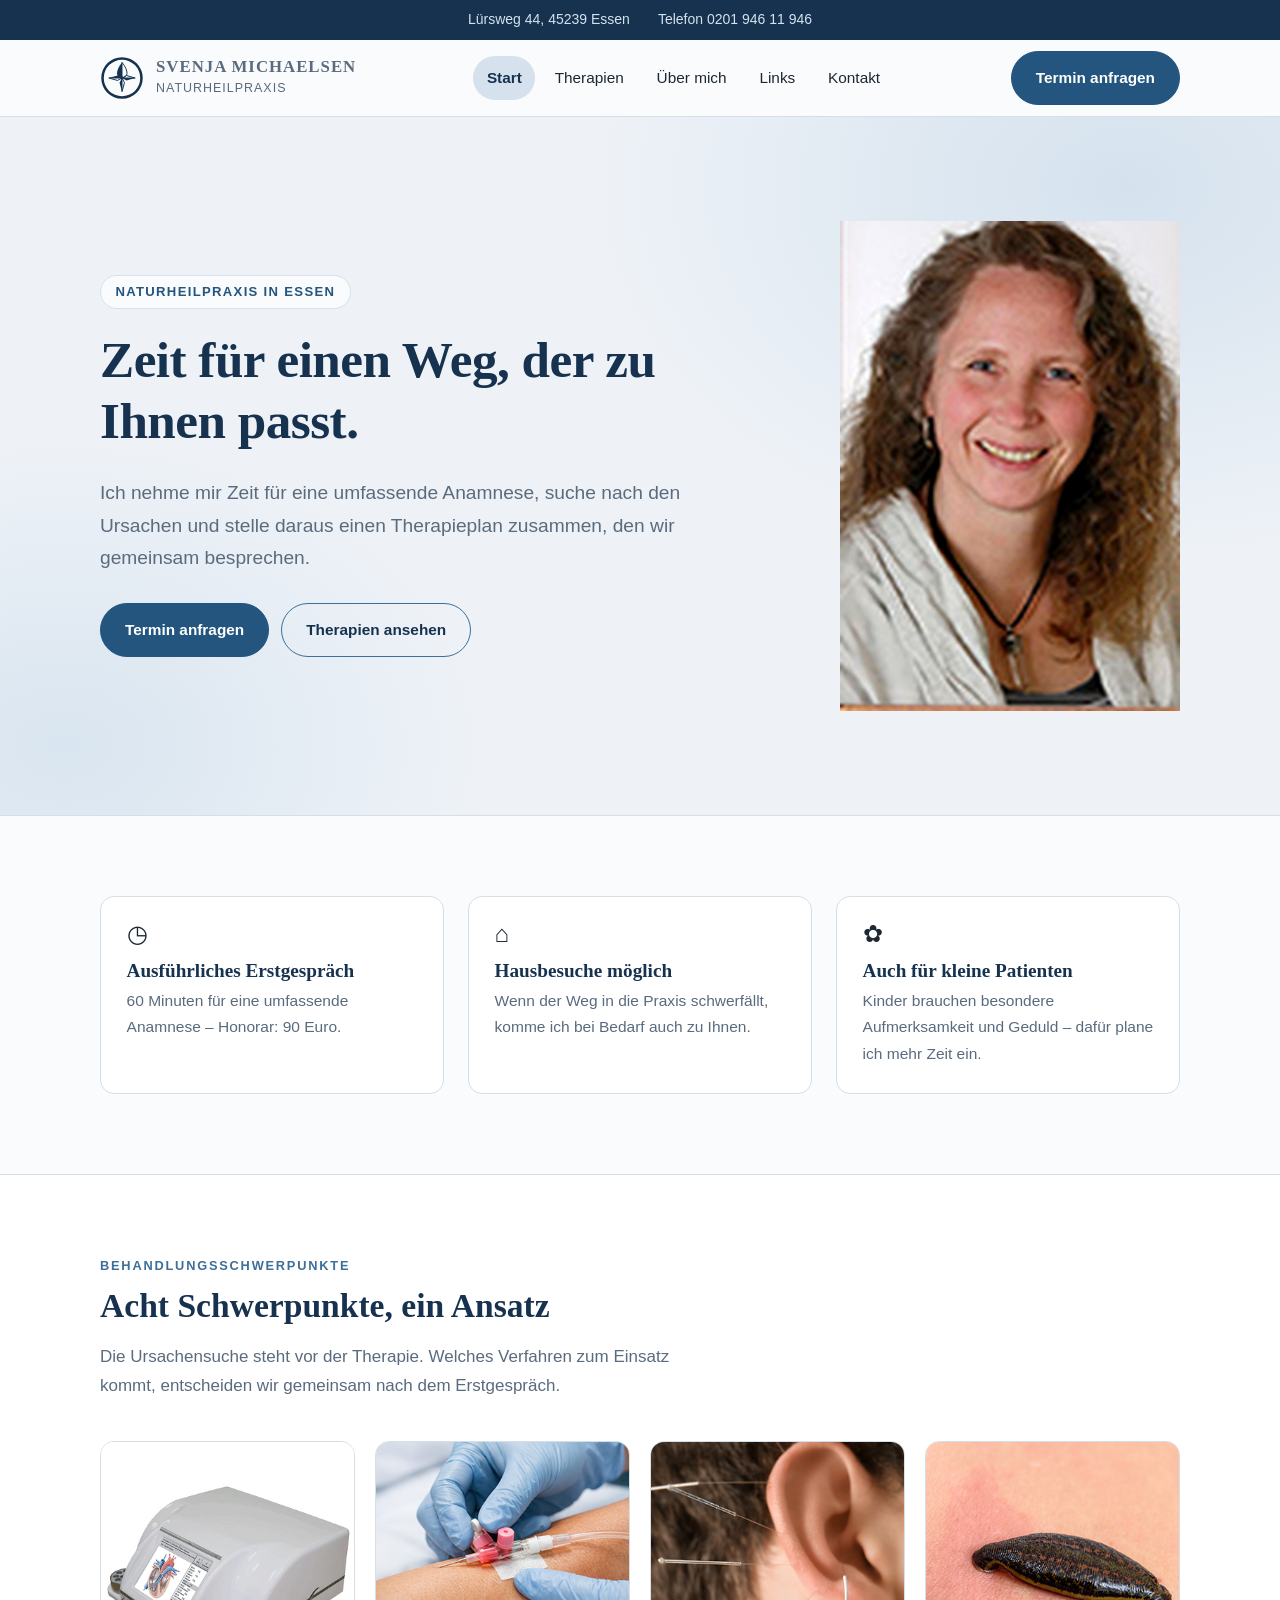
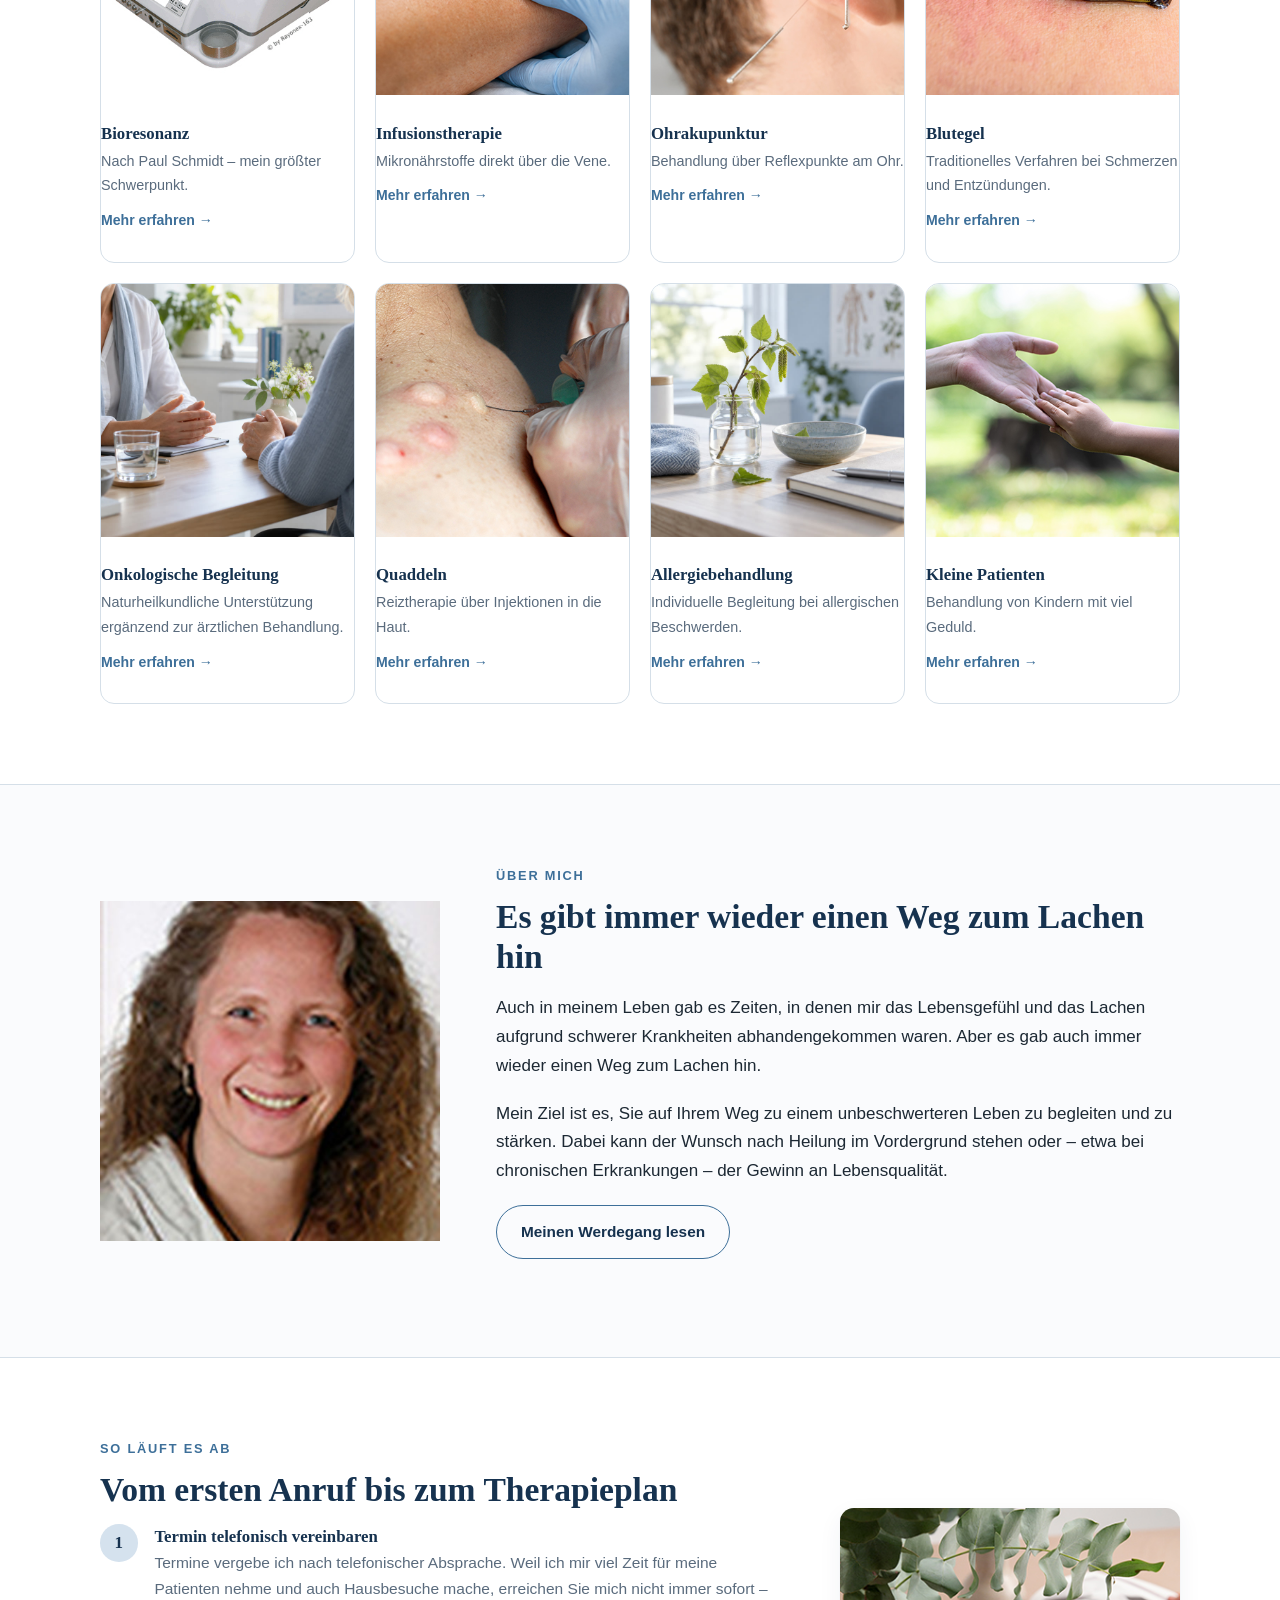
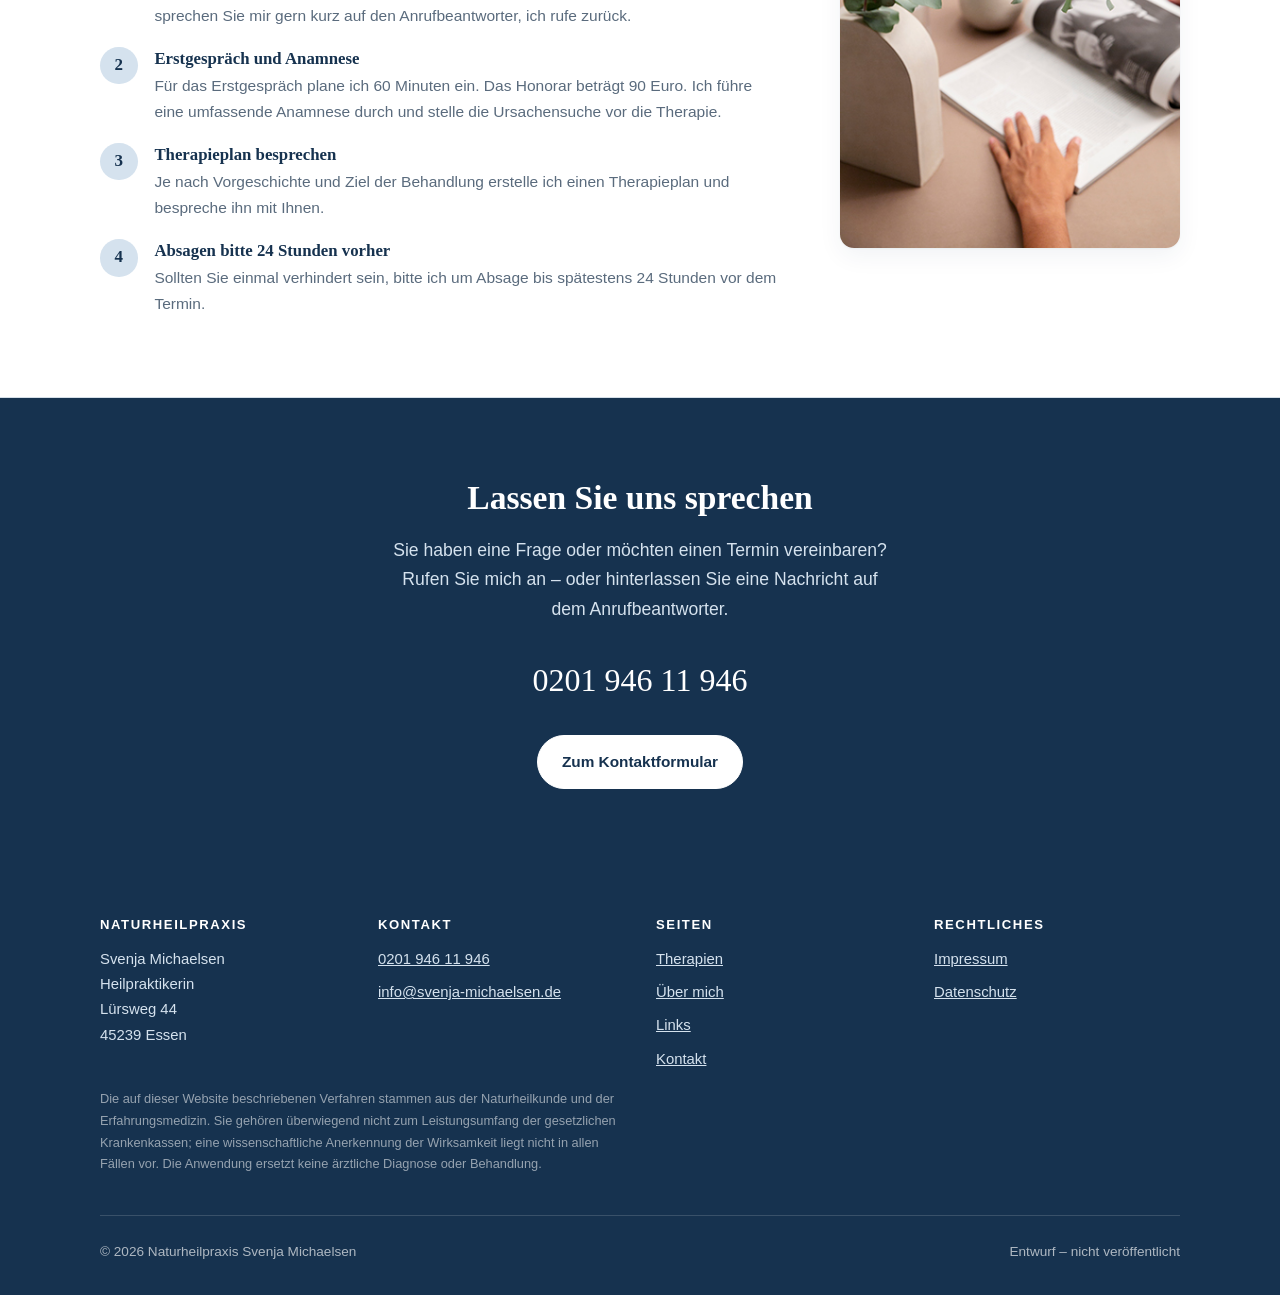
==== commit 17bc1afd: "Bilderrahmen im Ueber-mich-Bereich entfernen" ====
--- a/index.html
+++ b/index.html
@@ -6,7 +6,7 @@
 <title>Naturheilpraxis Svenja Michaelsen | Heilpraktikerin in Essen</title>
 <meta name="description" content="Naturheilpraxis von Heilpraktikerin Svenja Michaelsen in Essen. Bioresonanz, Allergiebehandlung und Begleitung bei onkologischen Erkrankungen. Termine nach telefonischer Absprache.">
 <link rel="canonical" href="https://svenja-michaelsen.de/">
-<link rel="stylesheet" href="css/style.css">
+<link rel="stylesheet" href="css/style.css?v=2">
 <link rel="icon" href="img/logo-einfach.svg" type="image/svg+xml">
 </head>
 <body>
@@ -118,7 +118,7 @@
   <section>
     <div class="wrap">
       <div class="duo">
-        <img src="img/ueber-mich.jpg" alt="Svenja Michaelsen" width="360" height="360" loading="lazy">
+        <img class="ohne-rahmen" src="img/svenja-portrait.jpg" alt="Svenja Michaelsen" width="360" height="360" loading="lazy">
         <div>
           <span class="uebertitel">Über mich</span>
           <h2>Es gibt immer wieder einen Weg zum Lachen hin</h2>
--- a/css/style.css
+++ b/css/style.css
@@ -171,6 +171,14 @@
 .duo { display: grid; gap: clamp(2rem, 5vw, 3.5rem); align-items: center; grid-template-columns: 1fr; }
 @media (min-width: 820px) { .duo { grid-template-columns: 340px 1fr; } .duo.gedreht { grid-template-columns: 1fr 340px; } }
 .duo img { border-radius: var(--radius); box-shadow: var(--schatten); }
+.duo img.ohne-rahmen {
+  width: 100%;
+  aspect-ratio: 1 / 1;
+  object-fit: cover;
+  object-position: center 22%;
+  border-radius: 0;
+  box-shadow: none;
+}
 
 /* --- Therapie-Detailbloecke --- */
 .therapie { padding: 2.25rem 0; border-top: 1px solid var(--linie); scroll-margin-top: 100px; }
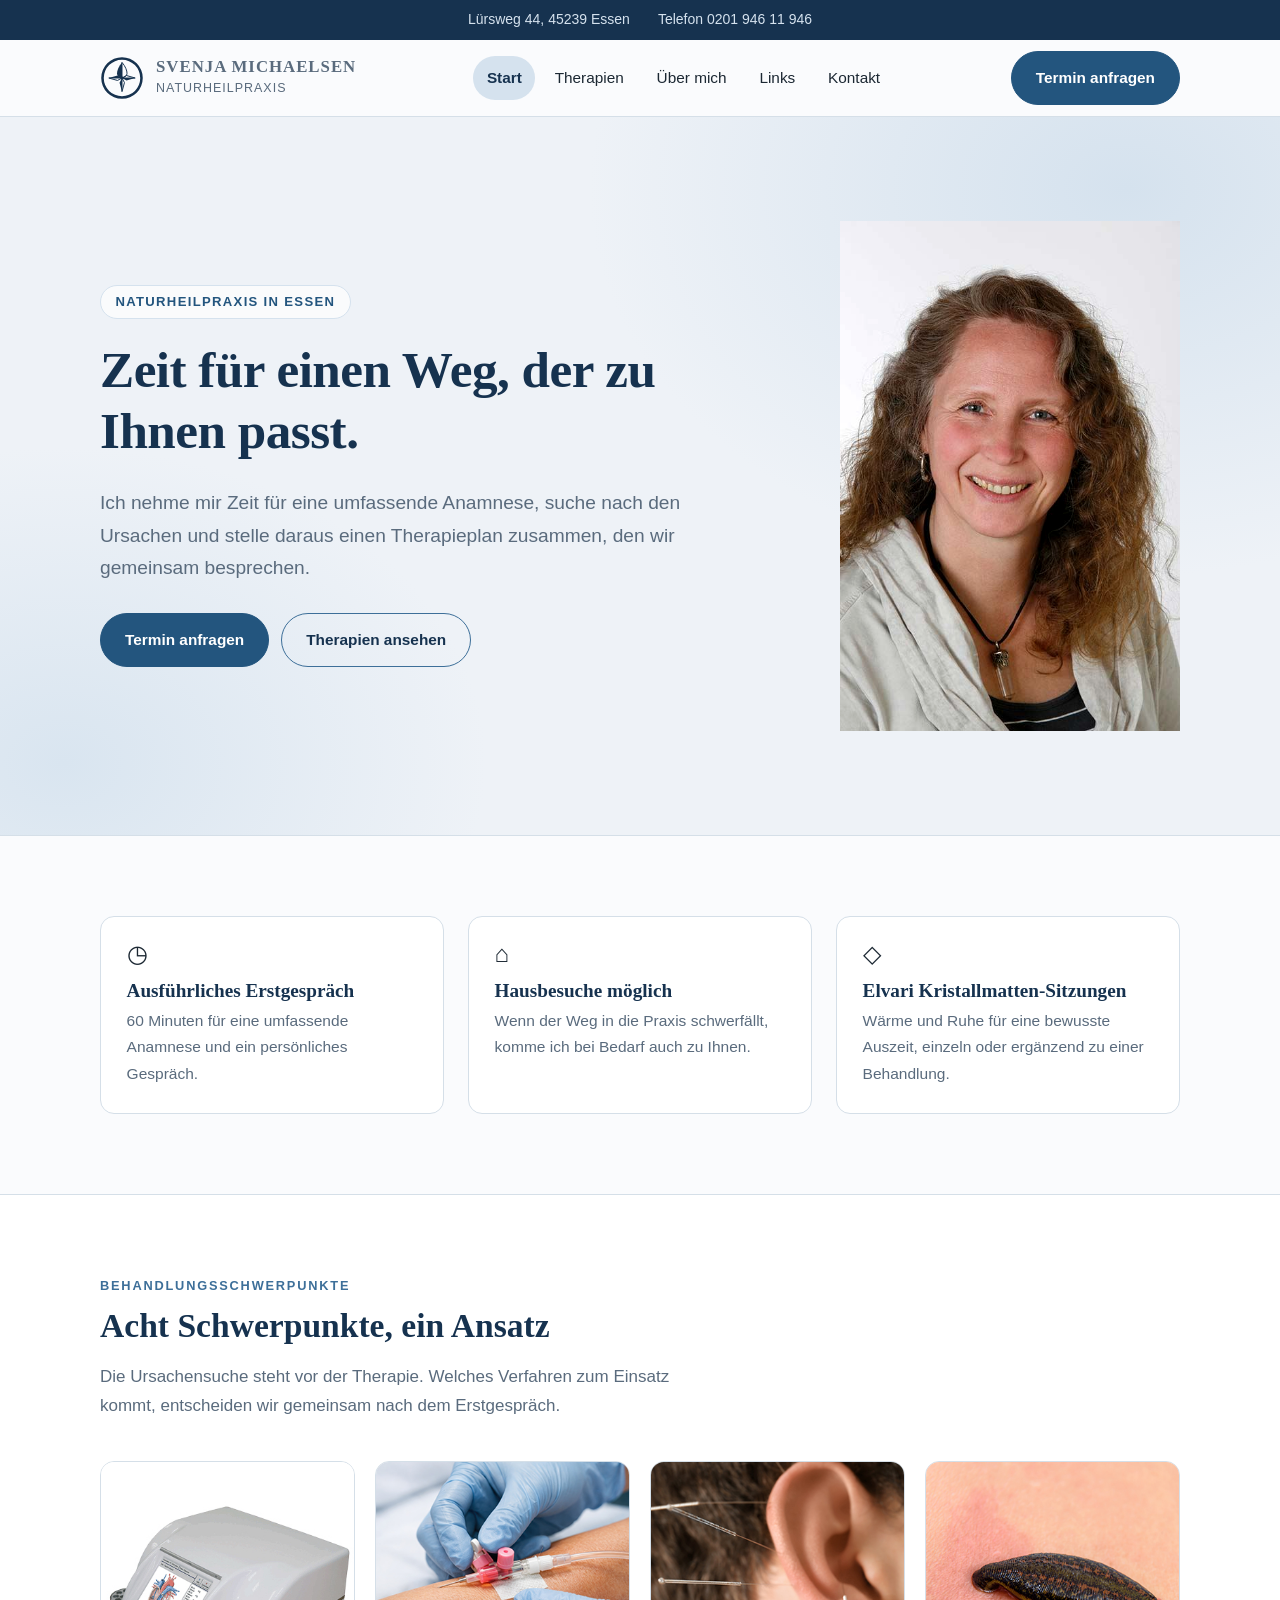
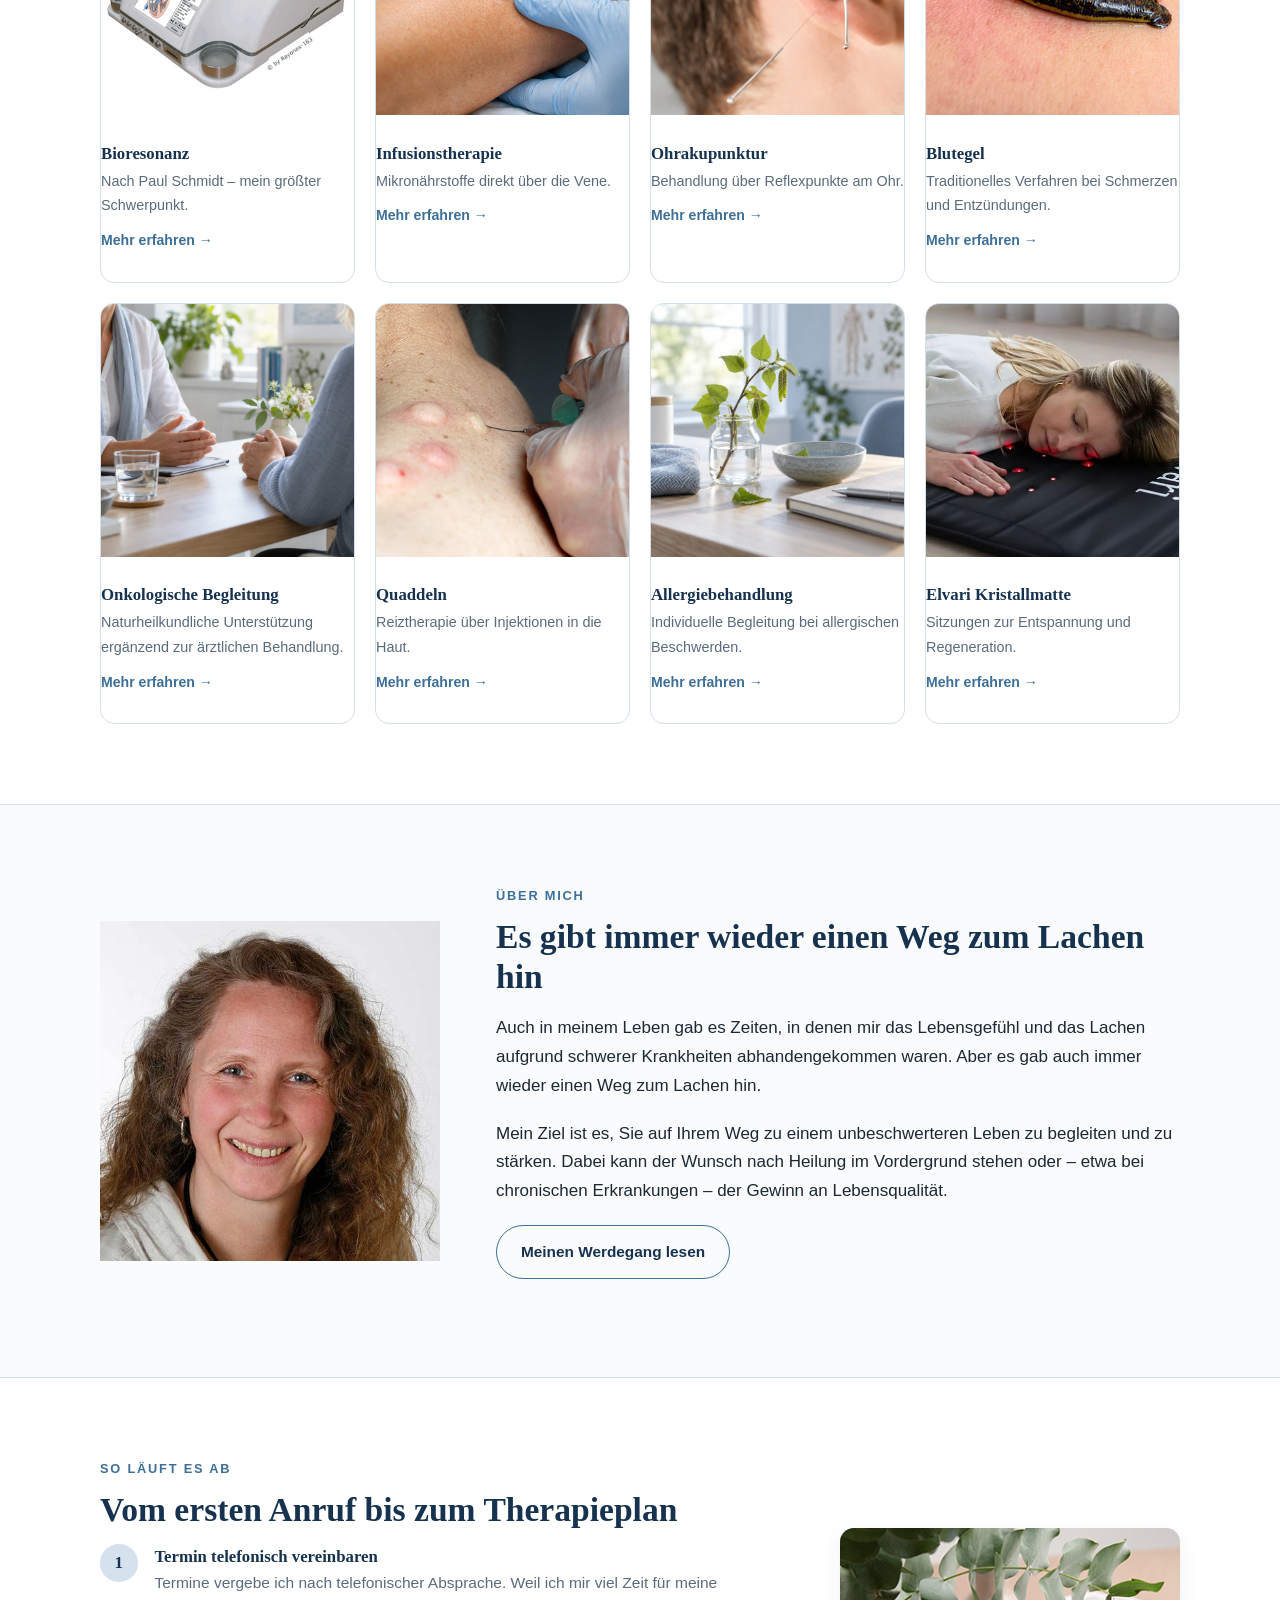
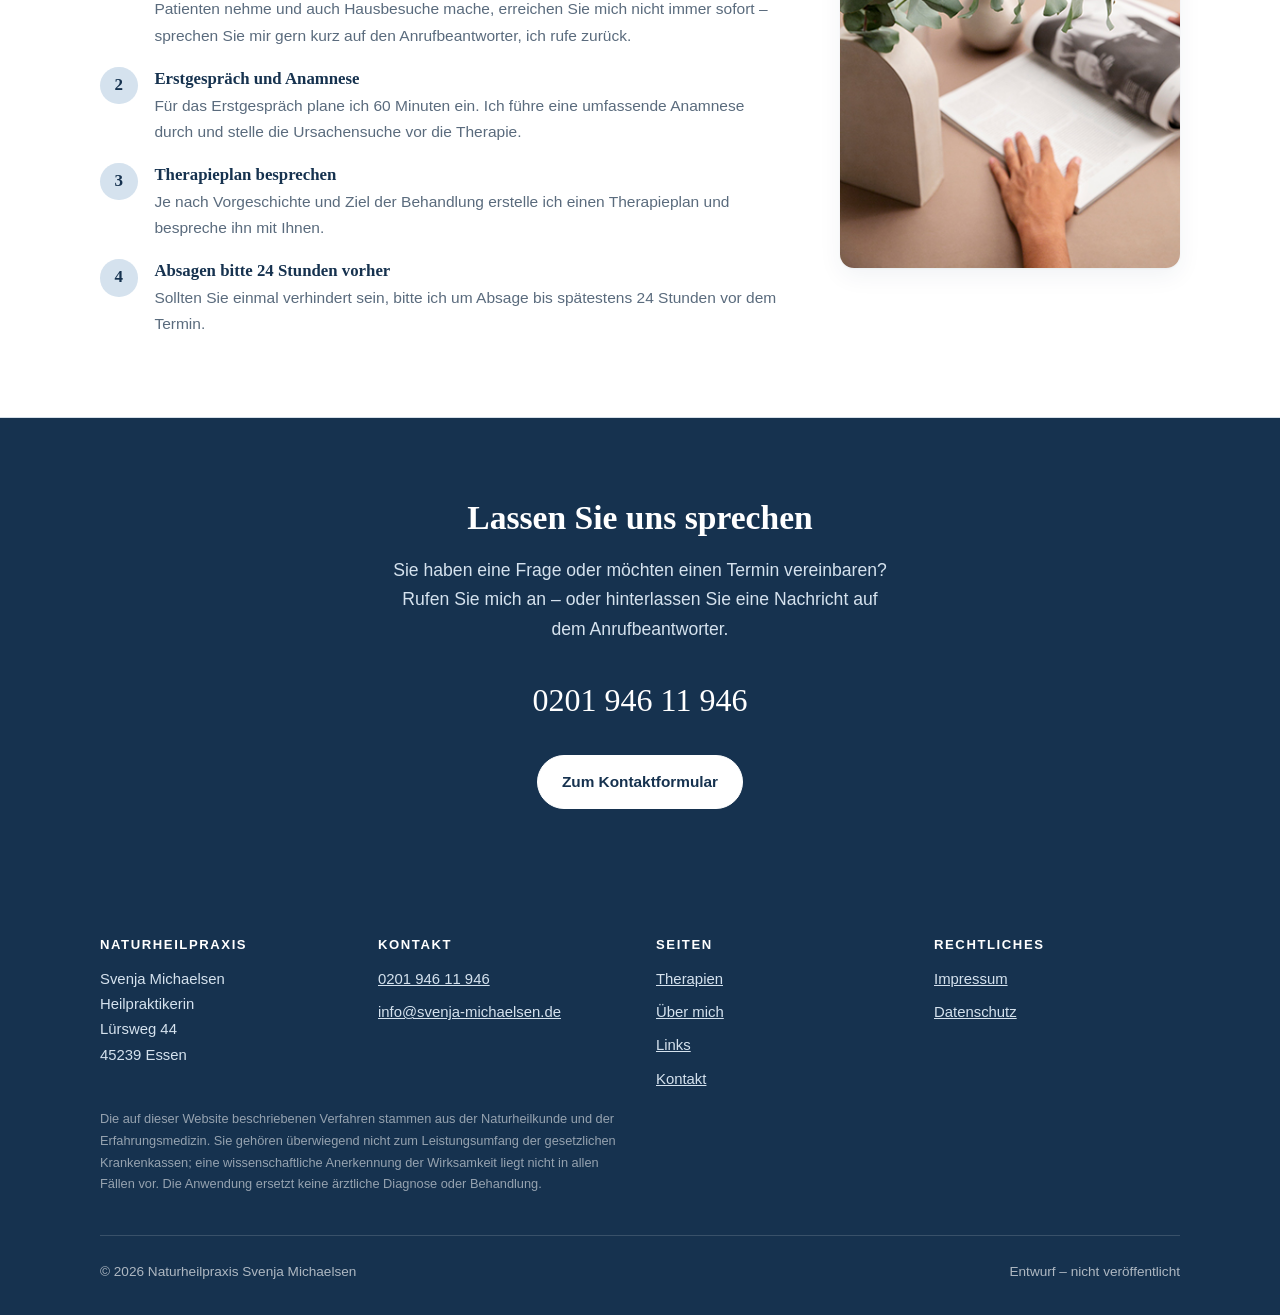
==== commit 3e52433a: "Website um Elvari-Angebot und neue Praxisangaben ergänzen" ====
--- a/index.html
+++ b/index.html
@@ -4,7 +4,7 @@
 <meta charset="utf-8">
 <meta name="viewport" content="width=device-width, initial-scale=1">
 <title>Naturheilpraxis Svenja Michaelsen | Heilpraktikerin in Essen</title>
-<meta name="description" content="Naturheilpraxis von Heilpraktikerin Svenja Michaelsen in Essen. Bioresonanz, Allergiebehandlung und Begleitung bei onkologischen Erkrankungen. Termine nach telefonischer Absprache.">
+<meta name="description" content="Naturheilpraxis von Heilpraktikerin Svenja Michaelsen in Essen. Bioresonanz, Allergiebehandlung, onkologische Begleitung und Elvari Kristallmatten-Sitzungen.">
 <link rel="canonical" href="https://svenja-michaelsen.de/">
 <link rel="stylesheet" href="css/style.css?v=2">
 <link rel="icon" href="img/logo-einfach.svg" type="image/svg+xml">
@@ -52,7 +52,7 @@
         </div>
       </div>
       <figure class="herobild">
-        <img src="img/svenja-portrait.jpg" alt="Svenja Michaelsen, Heilpraktikerin" width="408" height="588">
+        <img src="img/svenja-neu.jpg" alt="Svenja Michaelsen, Heilpraktikerin" width="500" height="750">
       </figure>
     </div>
   </div>
@@ -63,7 +63,7 @@
         <div class="merkmal">
           <span class="zeichen" aria-hidden="true">◷</span>
           <h3>Ausführliches Erstgespräch</h3>
-          <p>60 Minuten für eine umfassende Anamnese – Honorar: 90 Euro.</p>
+          <p>60 Minuten für eine umfassende Anamnese und ein persönliches Gespräch.</p>
         </div>
         <div class="merkmal">
           <span class="zeichen" aria-hidden="true">⌂</span>
@@ -71,9 +71,9 @@
           <p>Wenn der Weg in die Praxis schwerfällt, komme ich bei Bedarf auch zu Ihnen.</p>
         </div>
         <div class="merkmal">
-          <span class="zeichen" aria-hidden="true">✿</span>
-          <h3>Auch für kleine Patienten</h3>
-          <p>Kinder brauchen besondere Aufmerksamkeit und Geduld – dafür plane ich mehr Zeit ein.</p>
+          <span class="zeichen" aria-hidden="true">◇</span>
+          <h3>Elvari Kristallmatten-Sitzungen</h3>
+          <p>Wärme und Ruhe für eine bewusste Auszeit, einzeln oder ergänzend zu einer Behandlung.</p>
         </div>
       </div>
     </div>
@@ -108,9 +108,9 @@
         <li class="karte"><a href="therapien.html#allergiebehandlung">
           <img src="img/allergiebehandlung.jpg" alt="Birkenzweig in einer hellen Praxis" width="360" height="360" loading="lazy">
           <span class="inhalt"><h3>Allergiebehandlung</h3><p>Individuelle Begleitung bei allergischen Beschwerden.</p><span class="pfeil">Mehr erfahren →</span></span></a></li>
-        <li class="karte"><a href="therapien.html#kleine-patienten">
-          <img src="img/kleine-patienten.jpg" alt="" width="360" height="360" loading="lazy">
-          <span class="inhalt"><h3>Kleine Patienten</h3><p>Behandlung von Kindern mit viel Geduld.</p><span class="pfeil">Mehr erfahren →</span></span></a></li>
+        <li class="karte"><a href="therapien.html#elvari-kristallmatte">
+          <img src="img/elvari-anwendung.jpg" alt="Entspannung auf einer Elvari Kristallmatte" width="678" height="498" loading="lazy">
+          <span class="inhalt"><h3>Elvari Kristallmatte</h3><p>Sitzungen zur Entspannung und Regeneration.</p><span class="pfeil">Mehr erfahren →</span></span></a></li>
       </ul>
     </div>
   </section>
@@ -118,7 +118,7 @@
   <section>
     <div class="wrap">
       <div class="duo">
-        <img class="ohne-rahmen" src="img/svenja-portrait.jpg" alt="Svenja Michaelsen" width="360" height="360" loading="lazy">
+        <img class="ohne-rahmen" src="img/svenja-neu.jpg" alt="Svenja Michaelsen" width="500" height="750" loading="lazy">
         <div>
           <span class="uebertitel">Über mich</span>
           <h2>Es gibt immer wieder einen Weg zum Lachen hin</h2>
@@ -143,7 +143,7 @@
             </li>
             <li>
               <h3>Erstgespräch und Anamnese</h3>
-              <p>Für das Erstgespräch plane ich 60 Minuten ein. Das Honorar beträgt 90 Euro. Ich führe eine umfassende Anamnese durch und stelle die Ursachensuche vor die Therapie.</p>
+              <p>Für das Erstgespräch plane ich 60 Minuten ein. Ich führe eine umfassende Anamnese durch und stelle die Ursachensuche vor die Therapie.</p>
             </li>
             <li>
               <h3>Therapieplan besprechen</h3>
--- a/css/style.css
+++ b/css/style.css
@@ -187,6 +187,15 @@
 @media (min-width: 820px) { .therapie .duo { grid-template-columns: 260px 1fr; } }
 .therapie img { border-radius: var(--radius); }
 
+/* --- Elvari Kristallmatte --- */
+.elvari-layout { display: grid; gap: clamp(2rem, 5vw, 3.5rem); align-items: start; }
+.elvari-bilder { display: grid; gap: 1rem; grid-template-columns: 1fr 1fr; }
+.elvari-bilder img { width: 100%; aspect-ratio: 1 / 1; object-fit: cover; box-shadow: var(--schatten); }
+@media (min-width: 820px) {
+  .elvari-layout { grid-template-columns: 360px 1fr; }
+  .elvari-bilder { grid-template-columns: 1fr; }
+}
+
 /* --- Ablauf-Schritte --- */
 .schritte { list-style: none; counter-reset: s; margin: 0; padding: 0; display: grid; gap: 1.25rem; }
 .schritte li { counter-increment: s; padding-left: 3.4rem; position: relative; }
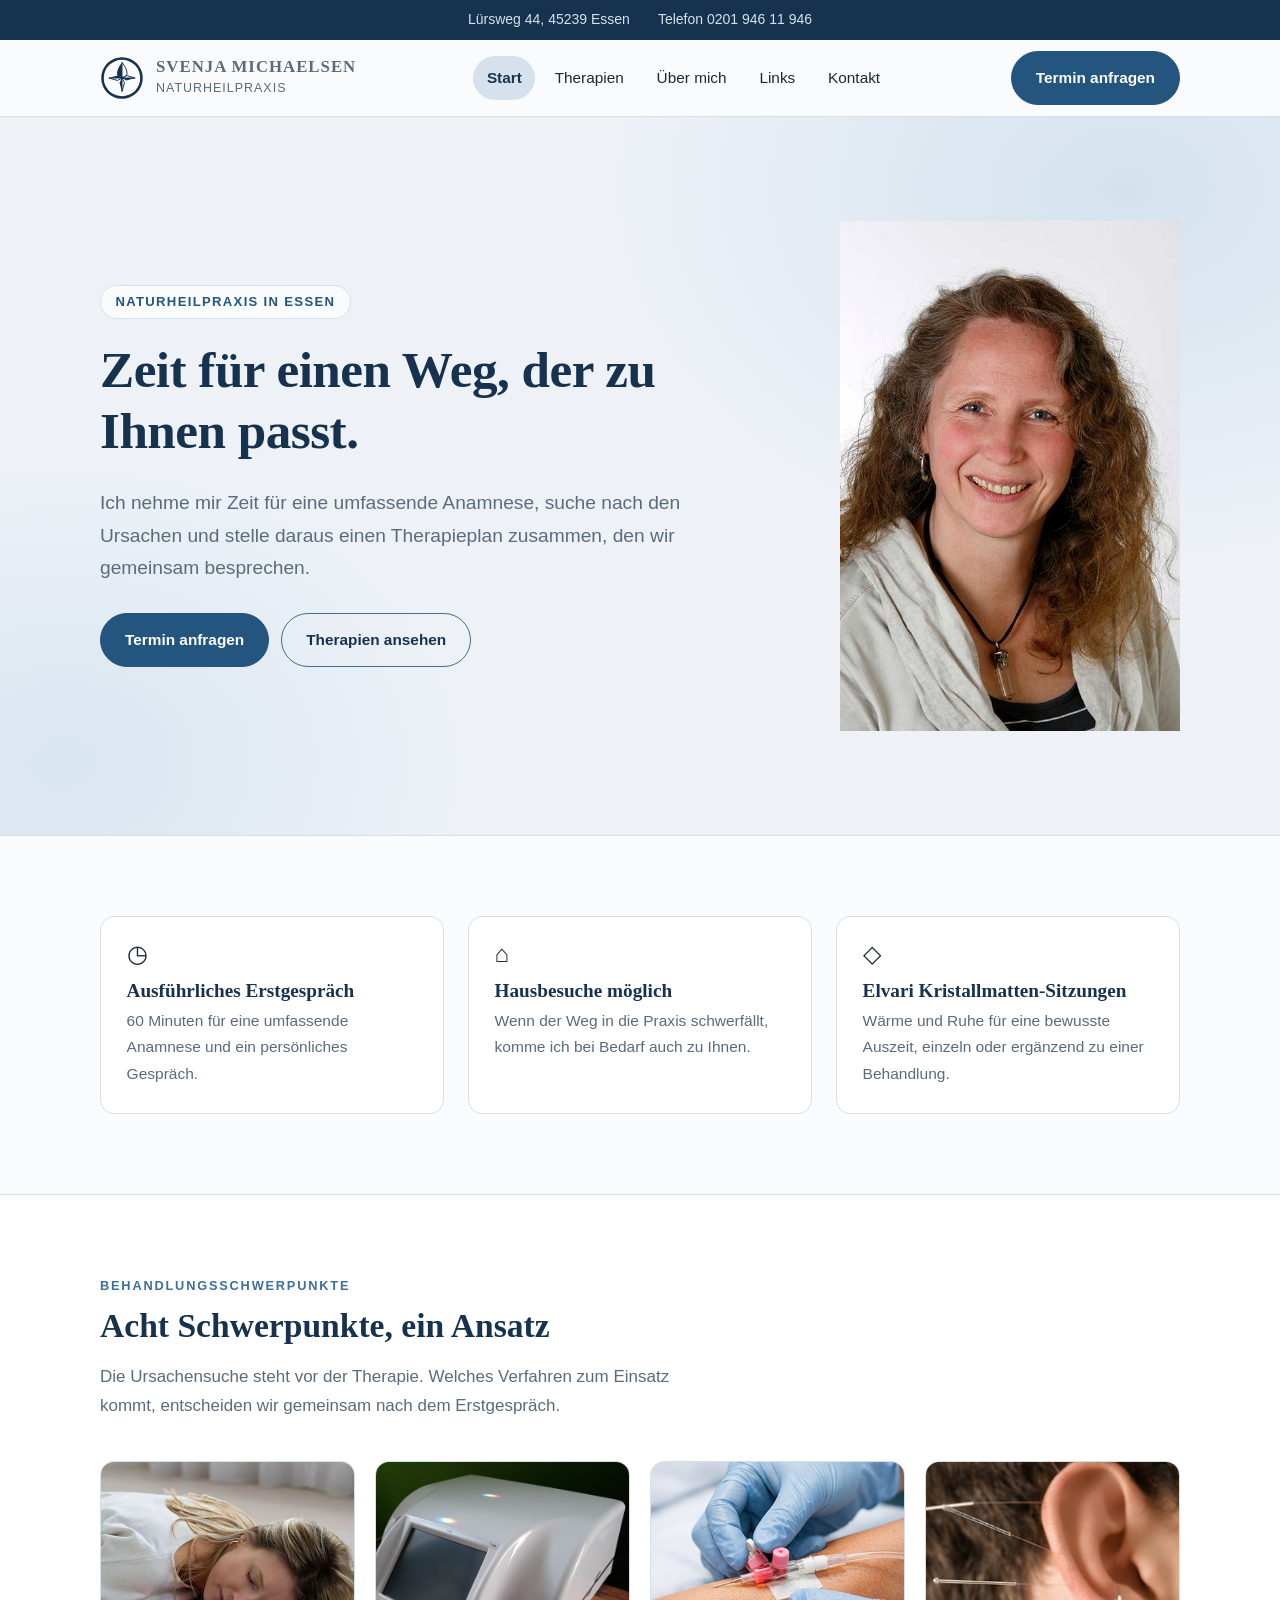
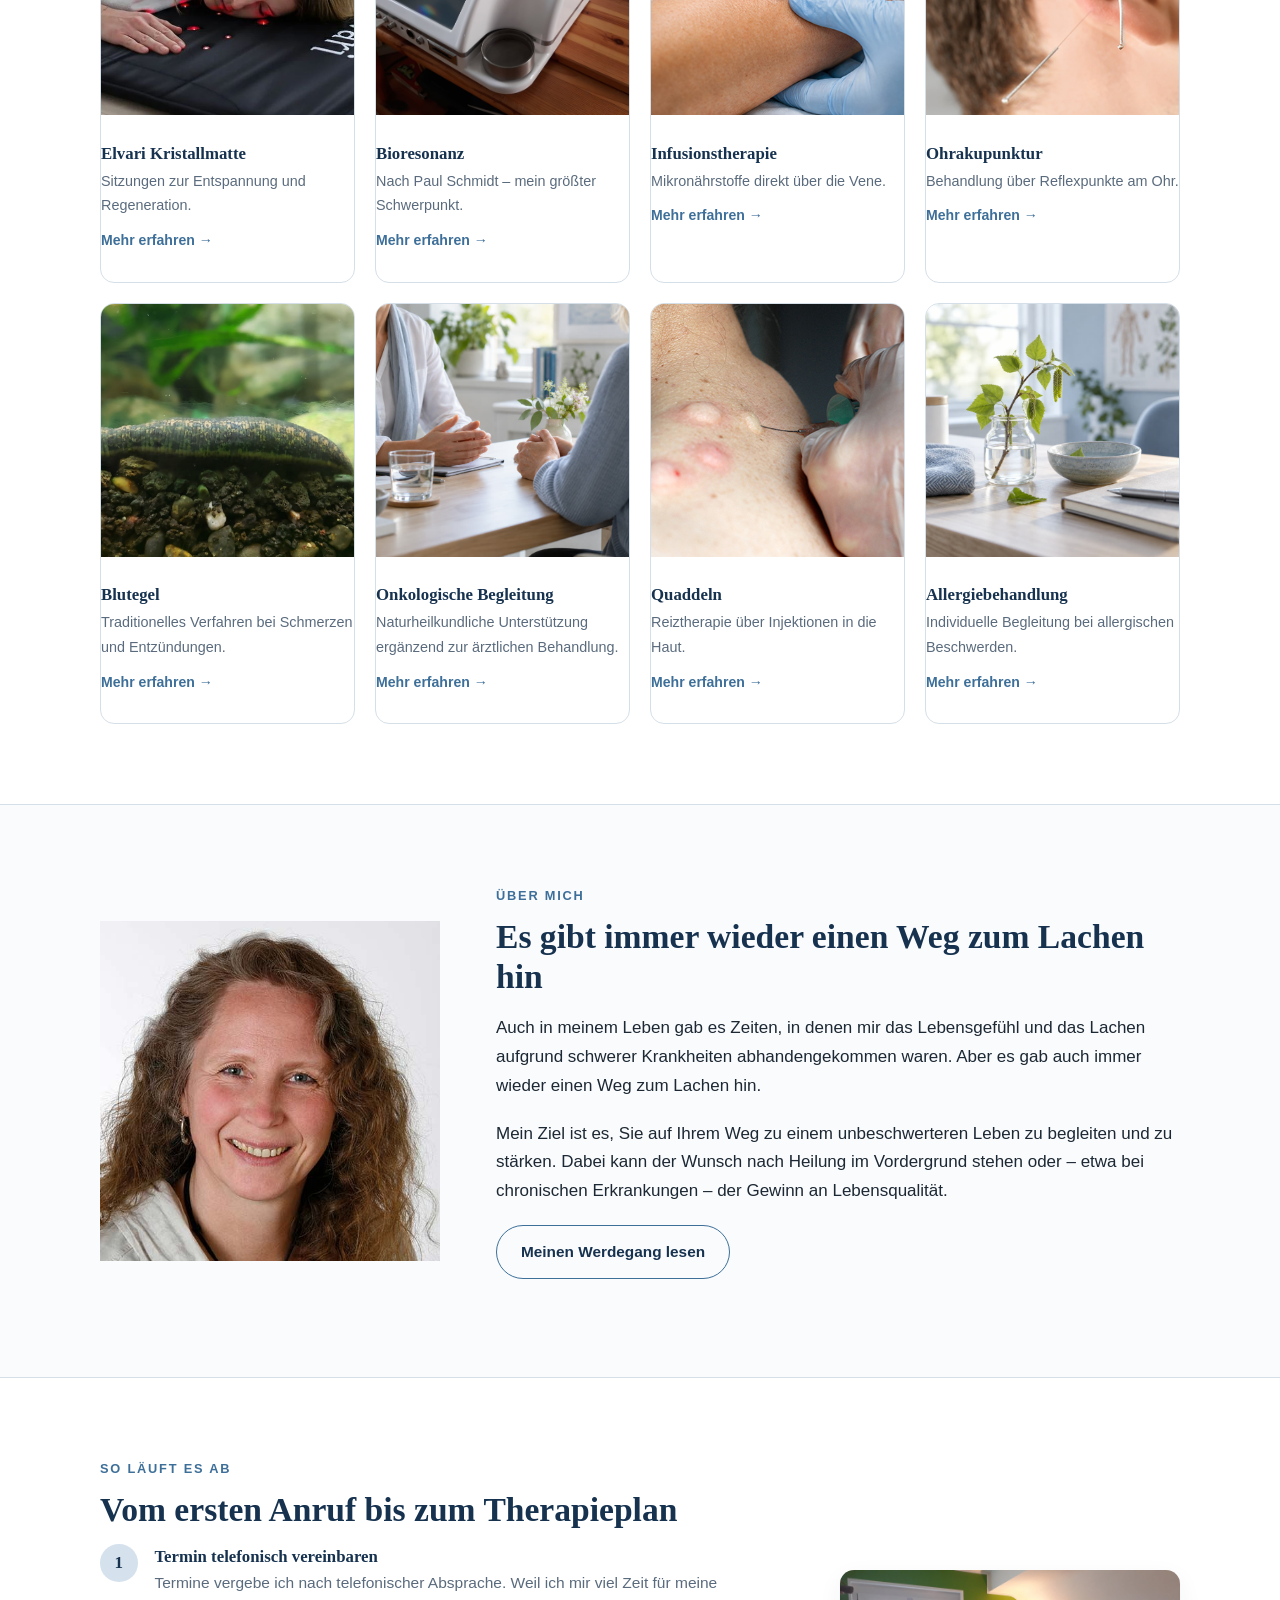
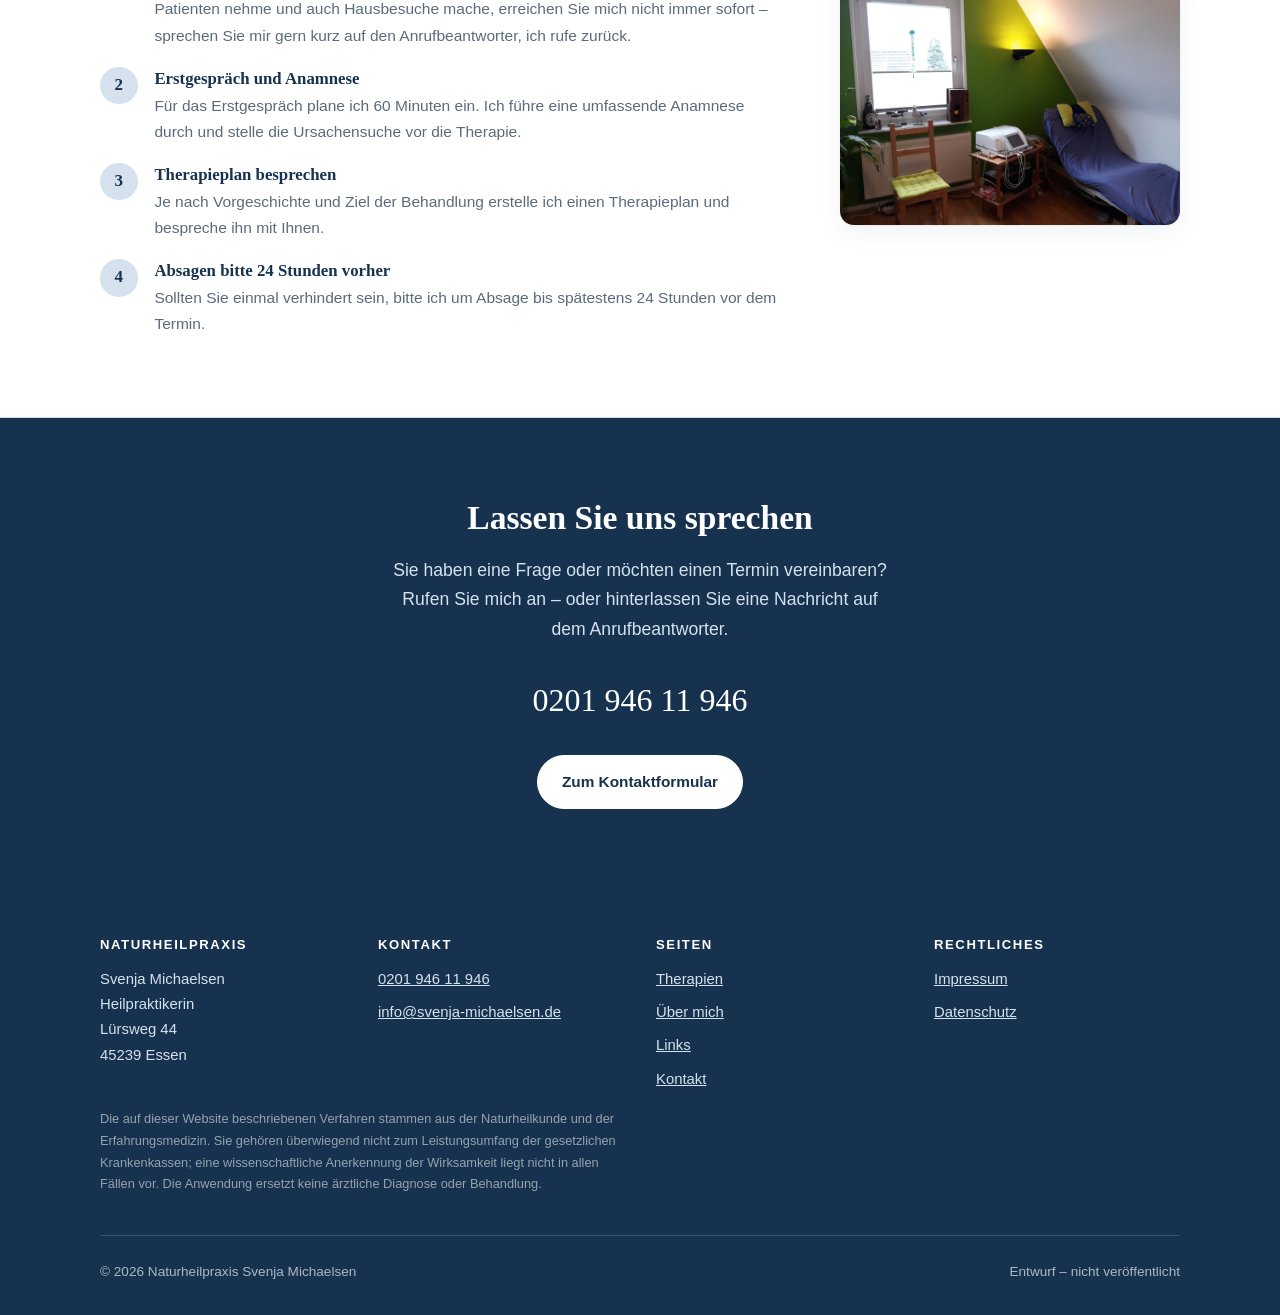
==== commit bed10abd: "Praxisbilder aktualisieren und Elvari hervorheben" ====
--- a/index.html
+++ b/index.html
@@ -87,8 +87,11 @@
         <p>Die Ursachensuche steht vor der Therapie. Welches Verfahren zum Einsatz kommt, entscheiden wir gemeinsam nach dem Erstgespräch.</p>
       </div>
       <ul class="karten">
+        <li class="karte"><a href="therapien.html#elvari-kristallmatte">
+          <img src="img/elvari-anwendung.jpg" alt="Entspannung auf einer Elvari Kristallmatte" width="678" height="498" loading="lazy">
+          <span class="inhalt"><h3>Elvari Kristallmatte</h3><p>Sitzungen zur Entspannung und Regeneration.</p><span class="pfeil">Mehr erfahren →</span></span></a></li>
         <li class="karte"><a href="therapien.html#bioresonanz">
-          <img src="img/bioresonanz.jpg" alt="" width="360" height="360" loading="lazy">
+          <img src="img/bioresonanz-praxis-web.jpg" alt="Bioresonanzgerät in der Naturheilpraxis" width="1600" height="1200" loading="lazy">
           <span class="inhalt"><h3>Bioresonanz</h3><p>Nach Paul Schmidt – mein größter Schwerpunkt.</p><span class="pfeil">Mehr erfahren →</span></span></a></li>
         <li class="karte"><a href="therapien.html#infusionstherapie">
           <img src="img/infusionstherapie.jpg" alt="" width="360" height="360" loading="lazy">
@@ -97,7 +100,7 @@
           <img src="img/ohrakupunktur.jpg" alt="" width="360" height="360" loading="lazy">
           <span class="inhalt"><h3>Ohrakupunktur</h3><p>Behandlung über Reflexpunkte am Ohr.</p><span class="pfeil">Mehr erfahren →</span></span></a></li>
         <li class="karte"><a href="therapien.html#blutegel">
-          <img src="img/blutegel.jpg" alt="" width="360" height="360" loading="lazy">
+          <img src="img/blutegel-medizinisch-web.jpg" alt="Europäischer medizinischer Blutegel" width="1600" height="778" loading="lazy">
           <span class="inhalt"><h3>Blutegel</h3><p>Traditionelles Verfahren bei Schmerzen und Entzündungen.</p><span class="pfeil">Mehr erfahren →</span></span></a></li>
         <li class="karte"><a href="therapien.html#onkologische-begleitung">
           <img src="img/onkologische-begleitung.jpg" alt="Beratungsgespräch in ruhiger Praxisatmosphäre" width="360" height="360" loading="lazy">
@@ -108,9 +111,6 @@
         <li class="karte"><a href="therapien.html#allergiebehandlung">
           <img src="img/allergiebehandlung.jpg" alt="Birkenzweig in einer hellen Praxis" width="360" height="360" loading="lazy">
           <span class="inhalt"><h3>Allergiebehandlung</h3><p>Individuelle Begleitung bei allergischen Beschwerden.</p><span class="pfeil">Mehr erfahren →</span></span></a></li>
-        <li class="karte"><a href="therapien.html#elvari-kristallmatte">
-          <img src="img/elvari-anwendung.jpg" alt="Entspannung auf einer Elvari Kristallmatte" width="678" height="498" loading="lazy">
-          <span class="inhalt"><h3>Elvari Kristallmatte</h3><p>Sitzungen zur Entspannung und Regeneration.</p><span class="pfeil">Mehr erfahren →</span></span></a></li>
       </ul>
     </div>
   </section>
@@ -155,7 +155,7 @@
             </li>
           </ol>
         </div>
-        <img src="img/naturheilpraxis.jpg" alt="" width="360" height="360" loading="lazy">
+        <img src="img/praxisraum-web.jpg" alt="Behandlungsraum der Naturheilpraxis Svenja Michaelsen" width="1600" height="1200" loading="lazy">
       </div>
     </div>
   </section>
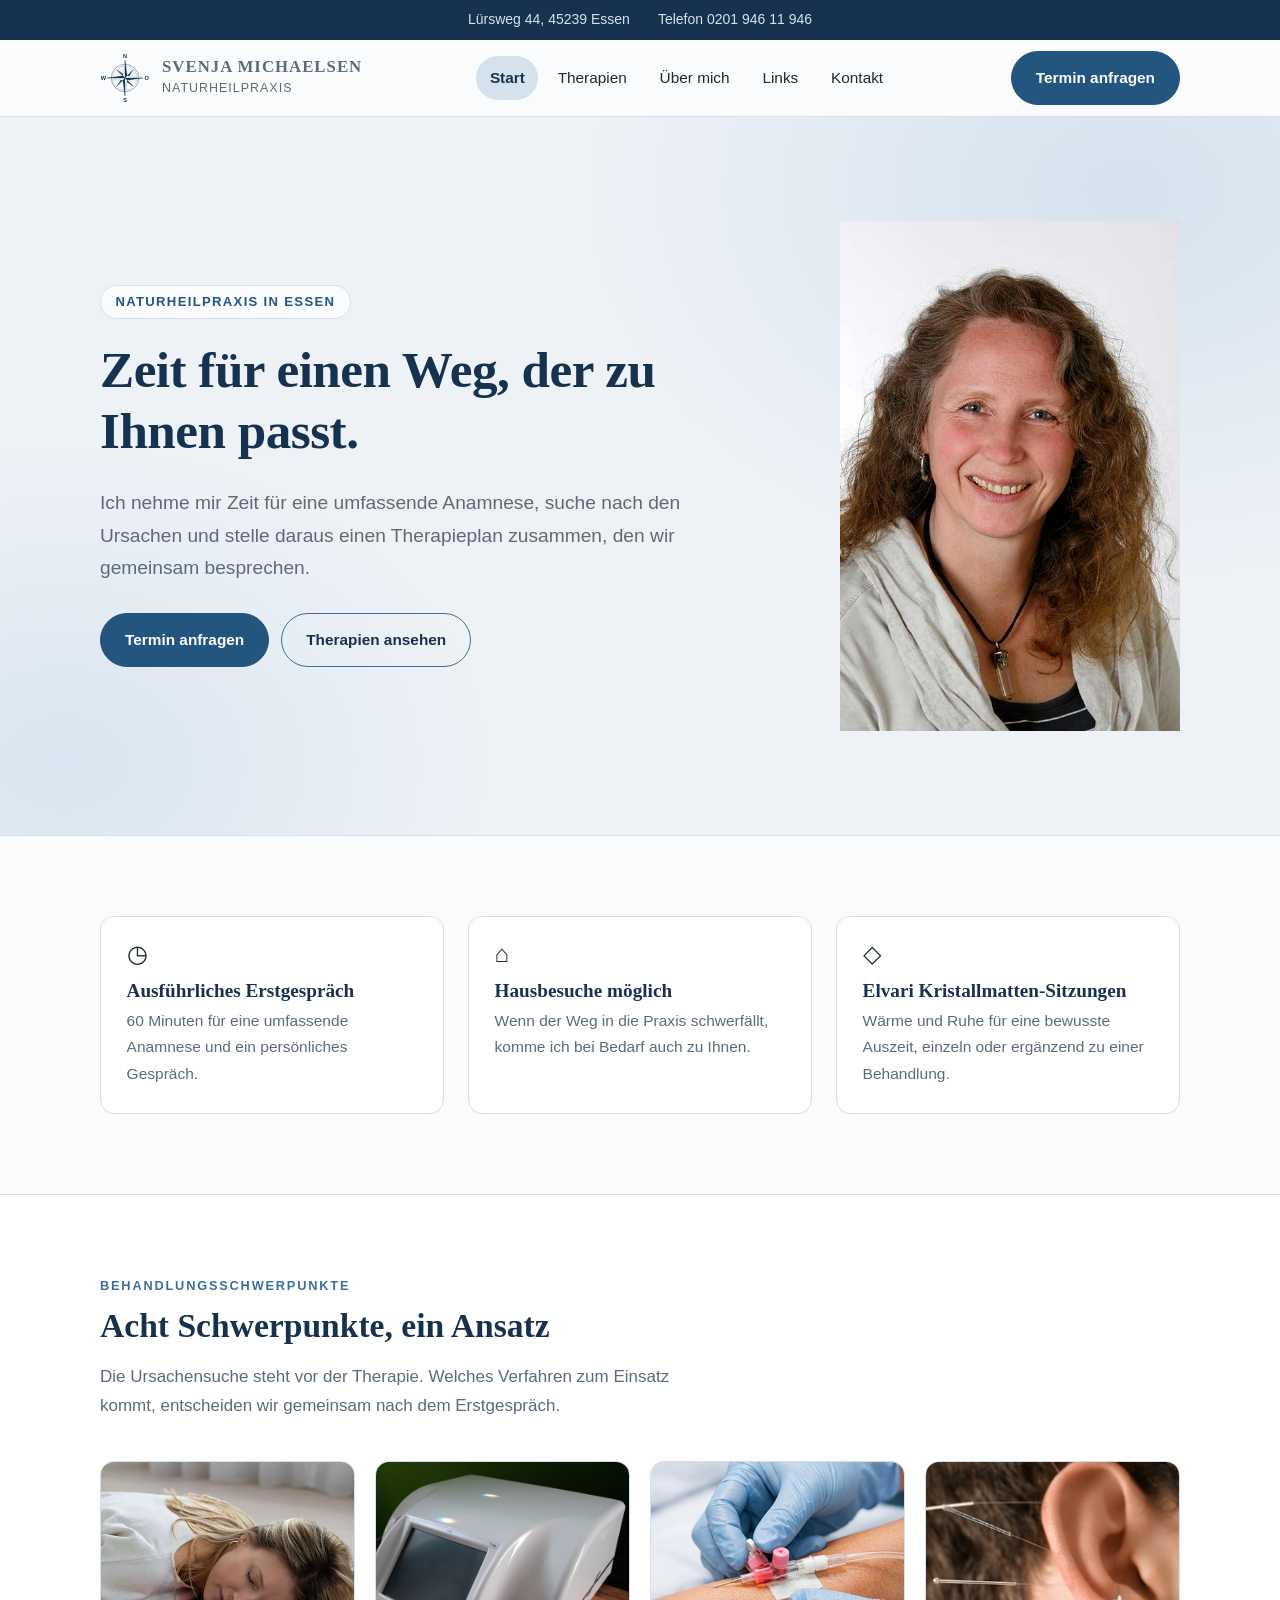
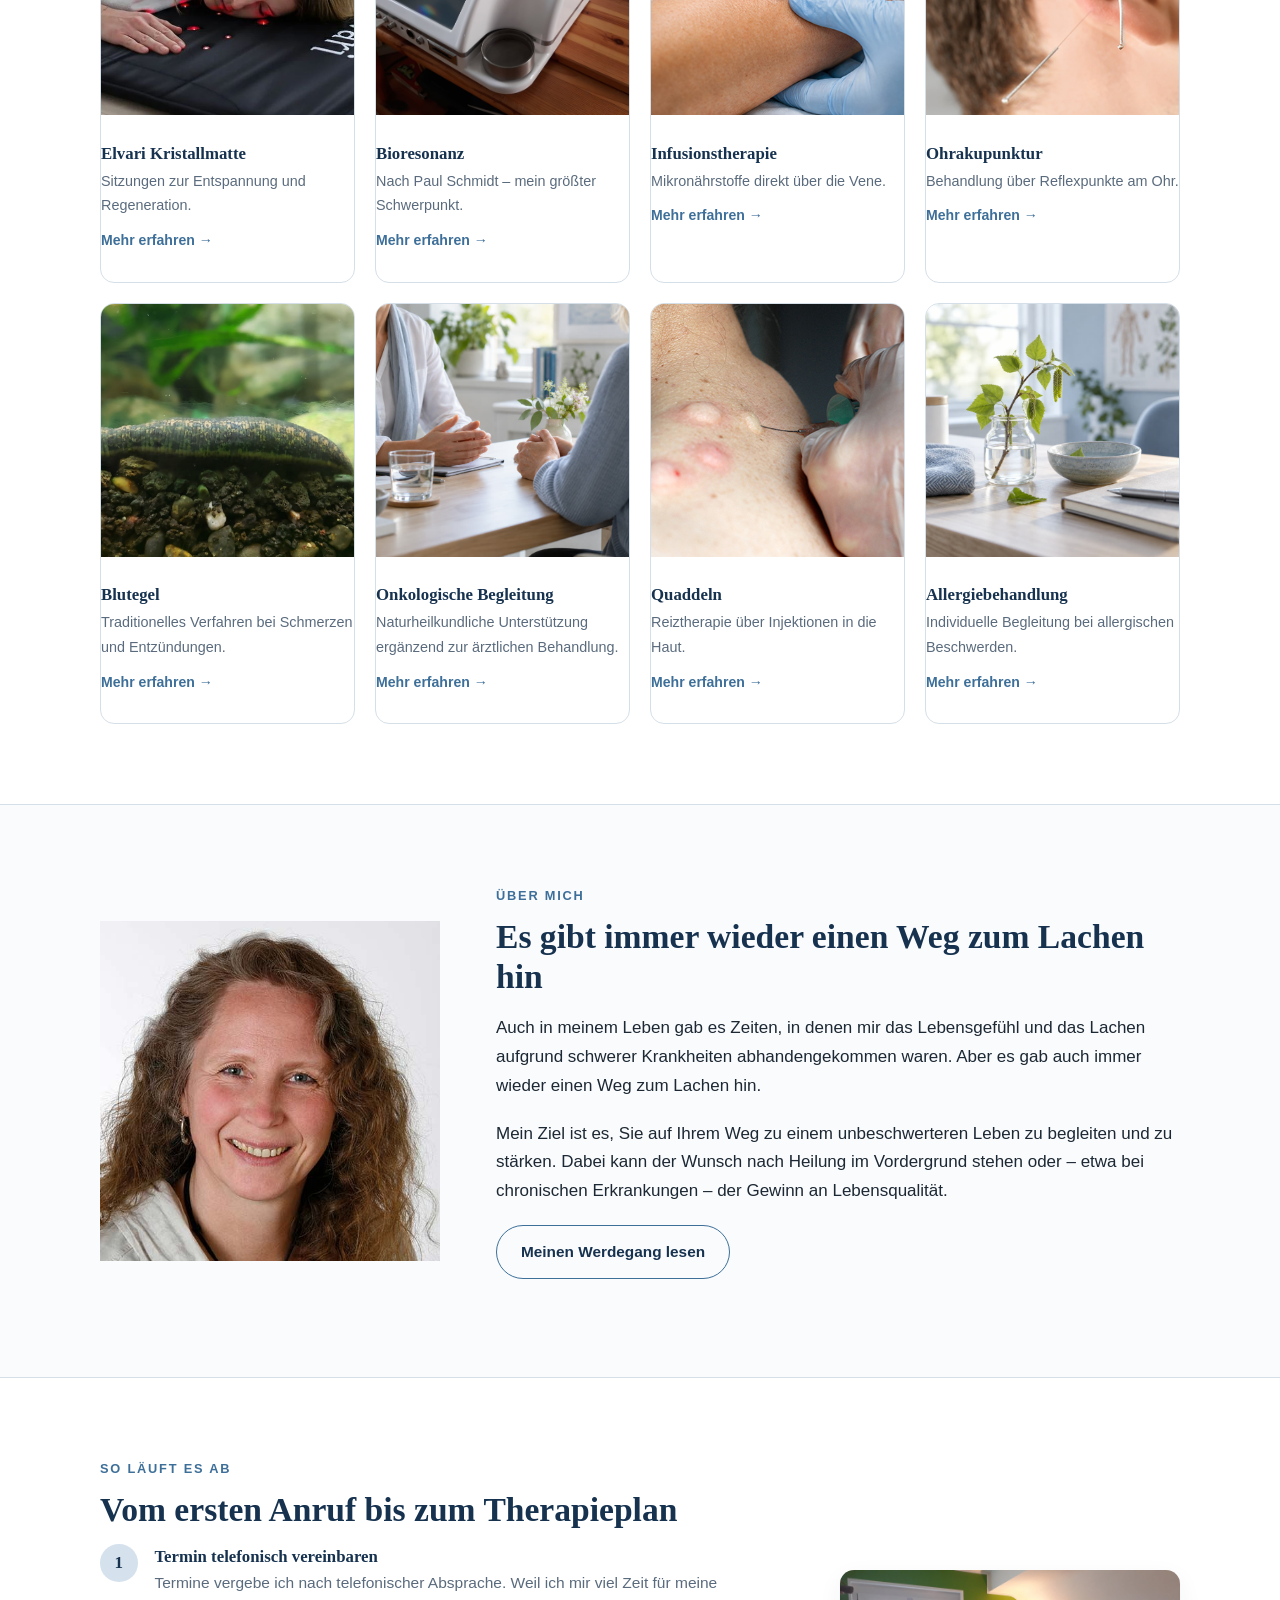
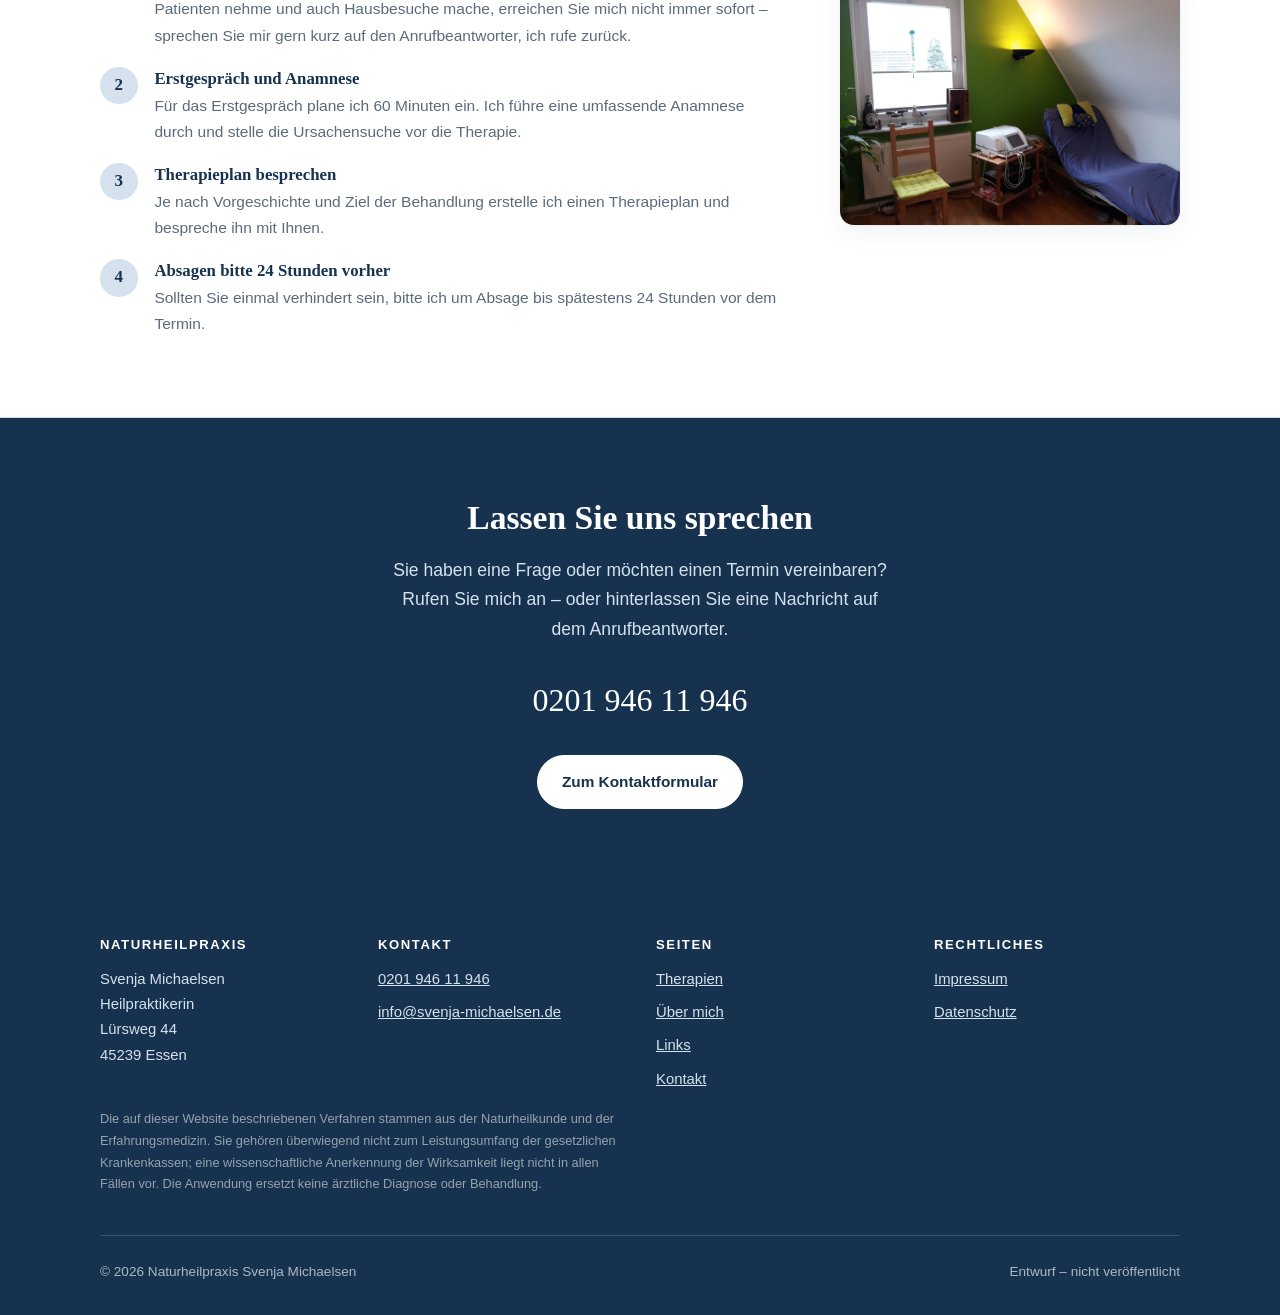
==== commit b2d49a0b: "Neues Logo: klassische Windrose mit Himmelsrichtungen Ersetzt die bisherige Kompassrose mit Blattspi" ====
--- a/index.html
+++ b/index.html
@@ -22,7 +22,7 @@
 <header class="kopf">
   <div class="wrap">
     <a class="marke" href="index.html">
-      <img src="img/logo.svg" alt="" width="44" height="44">
+      <img src="img/logo.svg" alt="" width="50" height="50">
       <span><b>Svenja Michaelsen</b><span>Naturheilpraxis</span></span>
     </a>
     <nav aria-label="Hauptmenü">
--- a/css/style.css
+++ b/css/style.css
@@ -82,7 +82,9 @@
 .kopf .wrap { display: flex; align-items: center; justify-content: space-between; gap: 1rem; min-height: 76px; }
 
 .marke { display: flex; align-items: center; gap: .75rem; text-decoration: none; color: var(--blau-900); }
-.marke img { width: 44px; height: 44px; border-radius: 50%; }
+/* Die Windrose traegt die Himmelsrichtungen ausserhalb des Rings -
+   deshalb kein border-radius, sonst werden N/O/S/W beschnitten. */
+.marke img { width: 50px; height: 50px; }
 .marke b { font-family: var(--serif); font-size: 1.05rem; font-weight: 600; display: block; line-height: 1.25; }
 .marke span { font-size: .78rem; color: var(--text-mut); letter-spacing: .08em; text-transform: uppercase; }
 
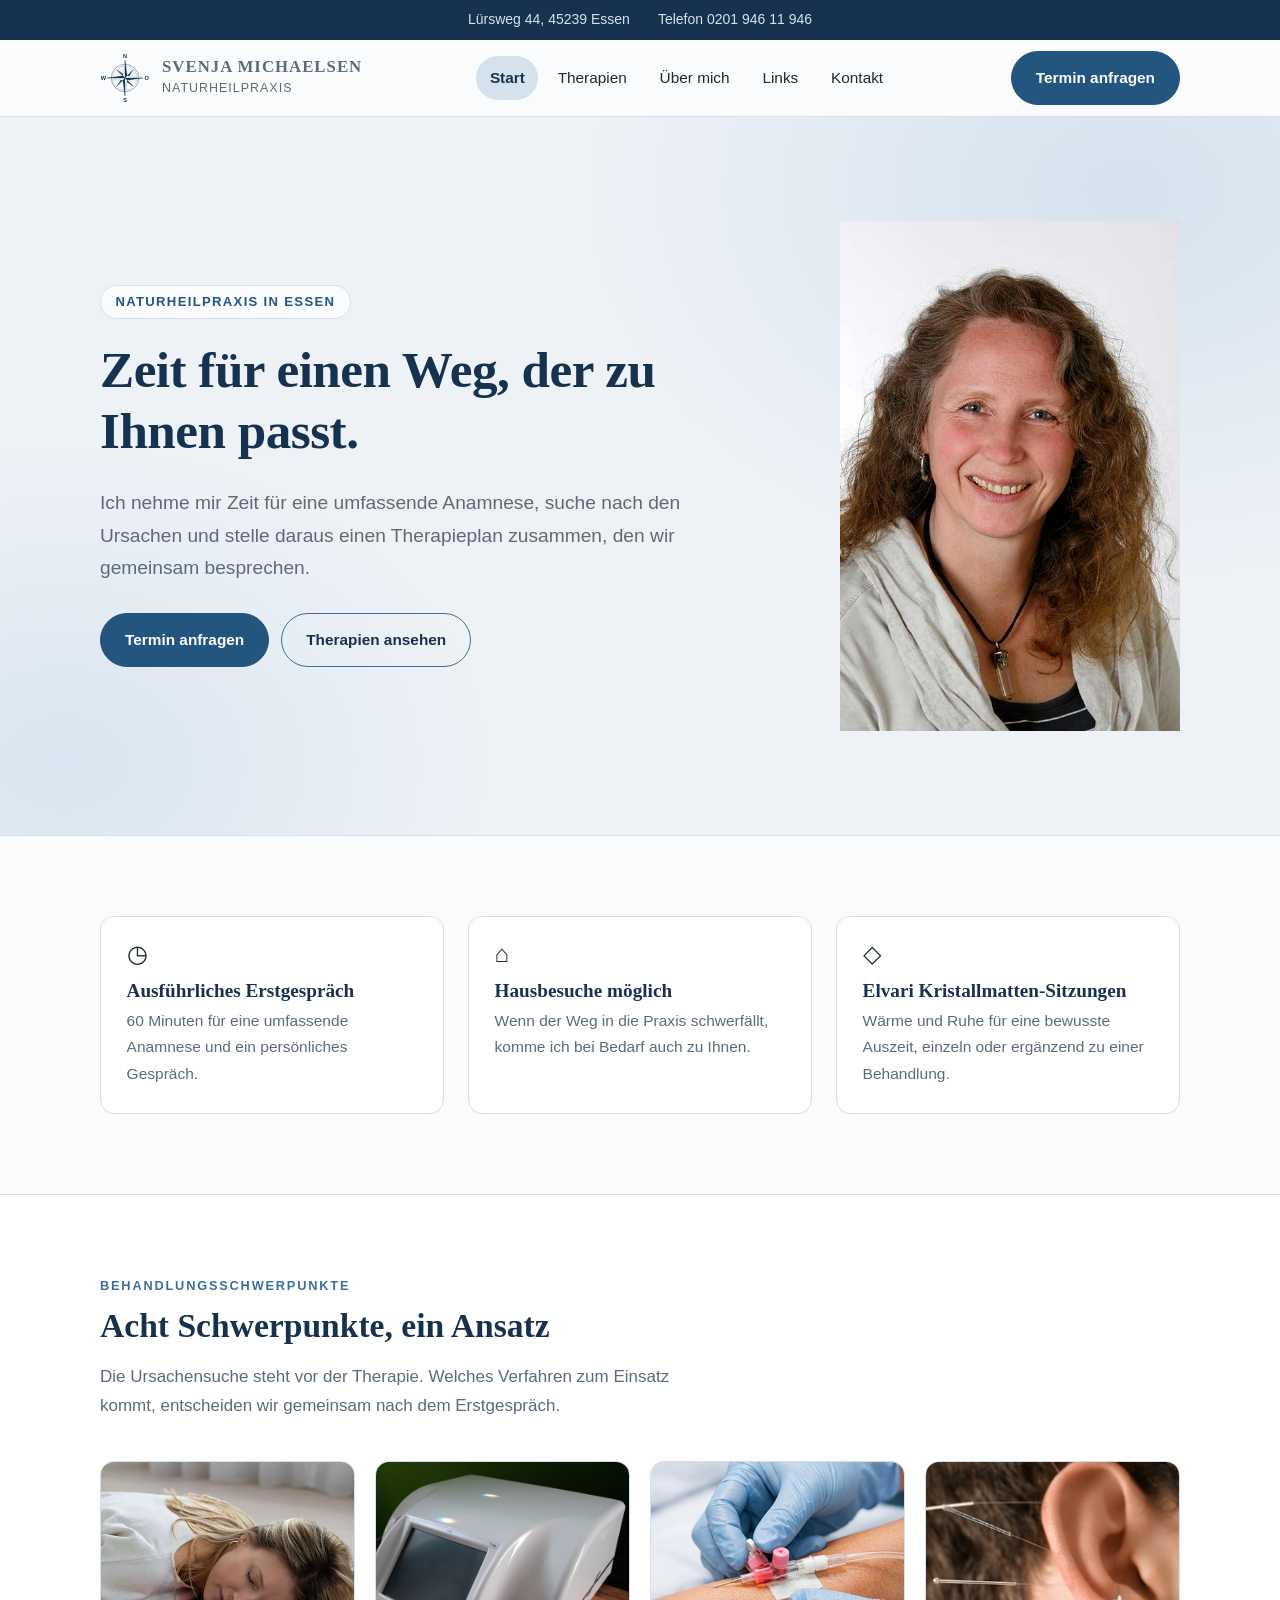
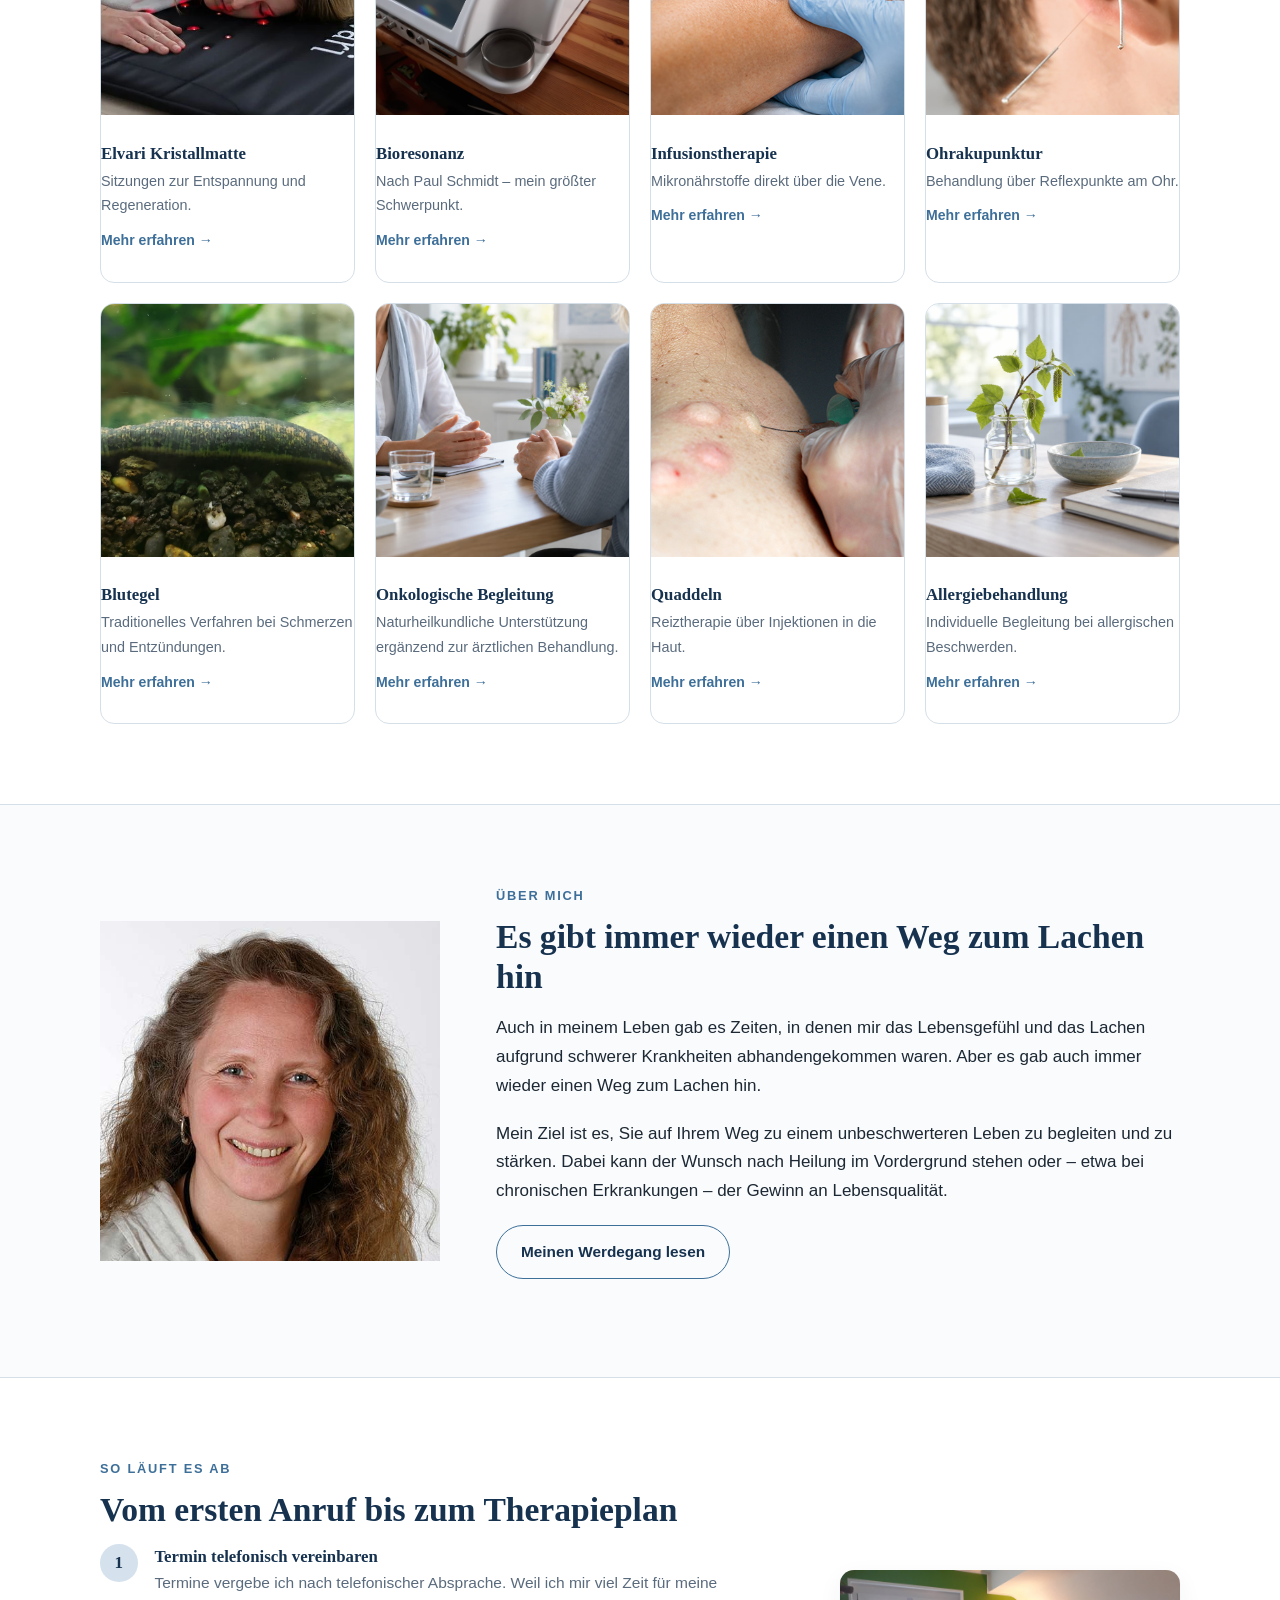
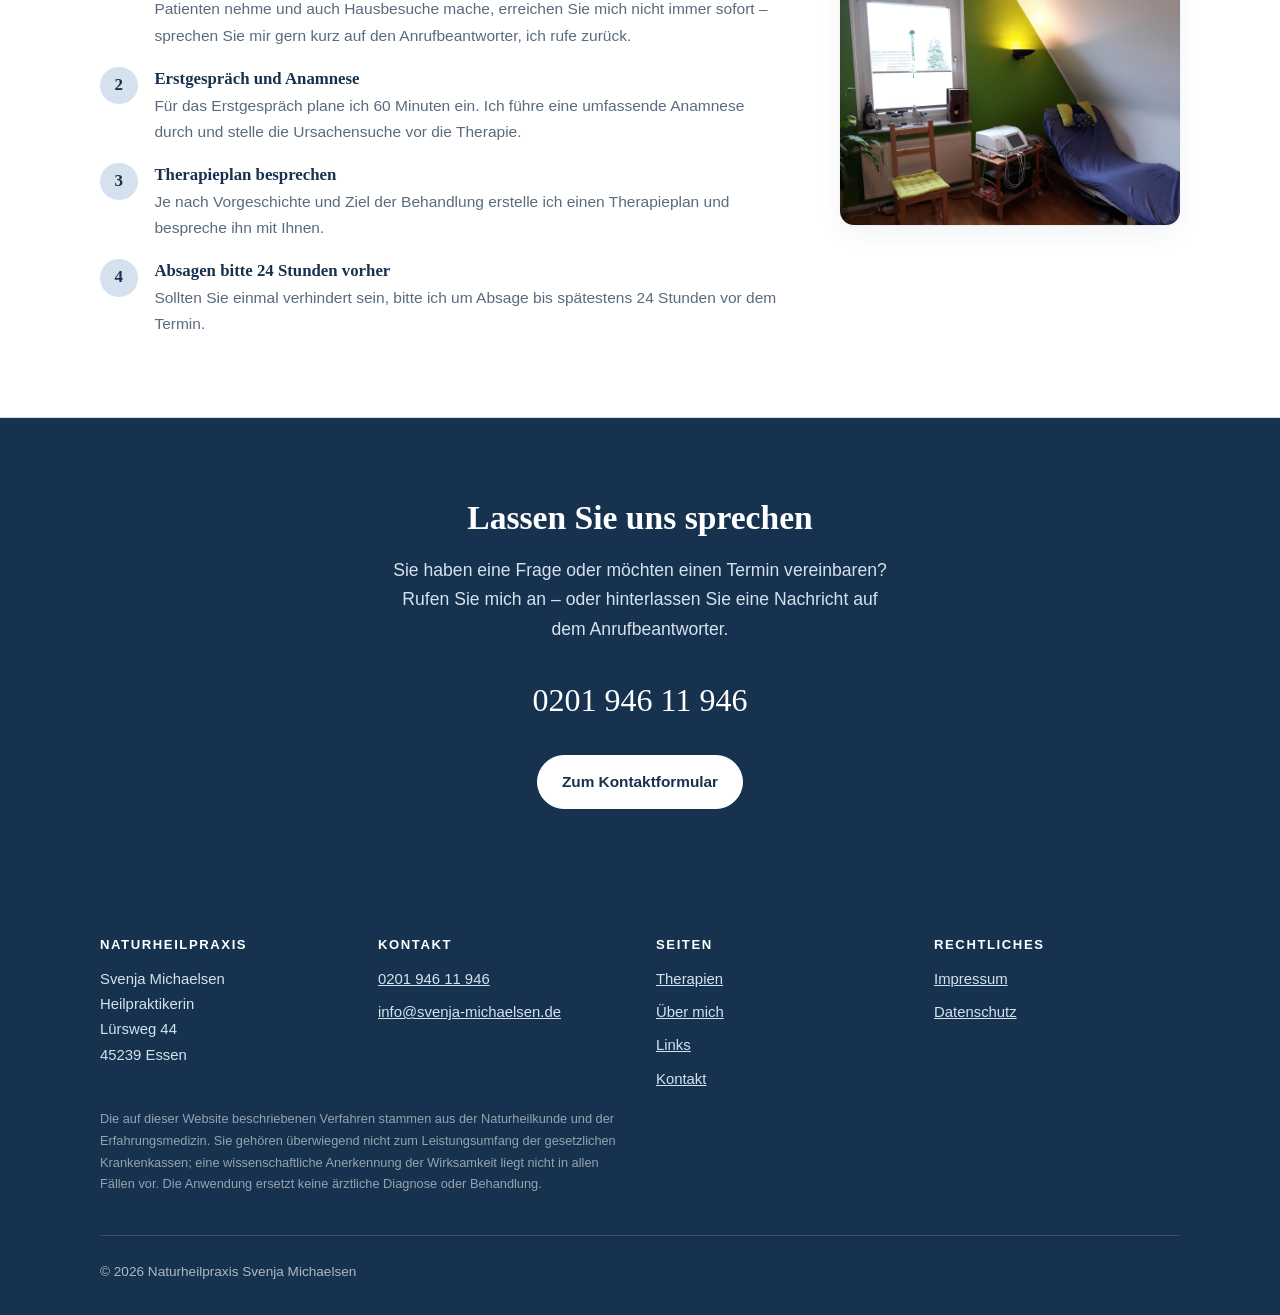
==== commit a713333d: "Website für Livebetrieb bei hosting.de vorbereiten" ====
--- a/index.html
+++ b/index.html
@@ -207,7 +207,6 @@
     <p class="disclaimer">Die auf dieser Website beschriebenen Verfahren stammen aus der Naturheilkunde und der Erfahrungsmedizin. Sie gehören überwiegend nicht zum Leistungsumfang der gesetzlichen Krankenkassen; eine wissenschaftliche Anerkennung der Wirksamkeit liegt nicht in allen Fällen vor. Die Anwendung ersetzt keine ärztliche Diagnose oder Behandlung.</p>
     <div class="fussnote">
       <span>© 2026 Naturheilpraxis Svenja Michaelsen</span>
-      <span>Entwurf – nicht veröffentlicht</span>
     </div>
   </div>
 </footer>
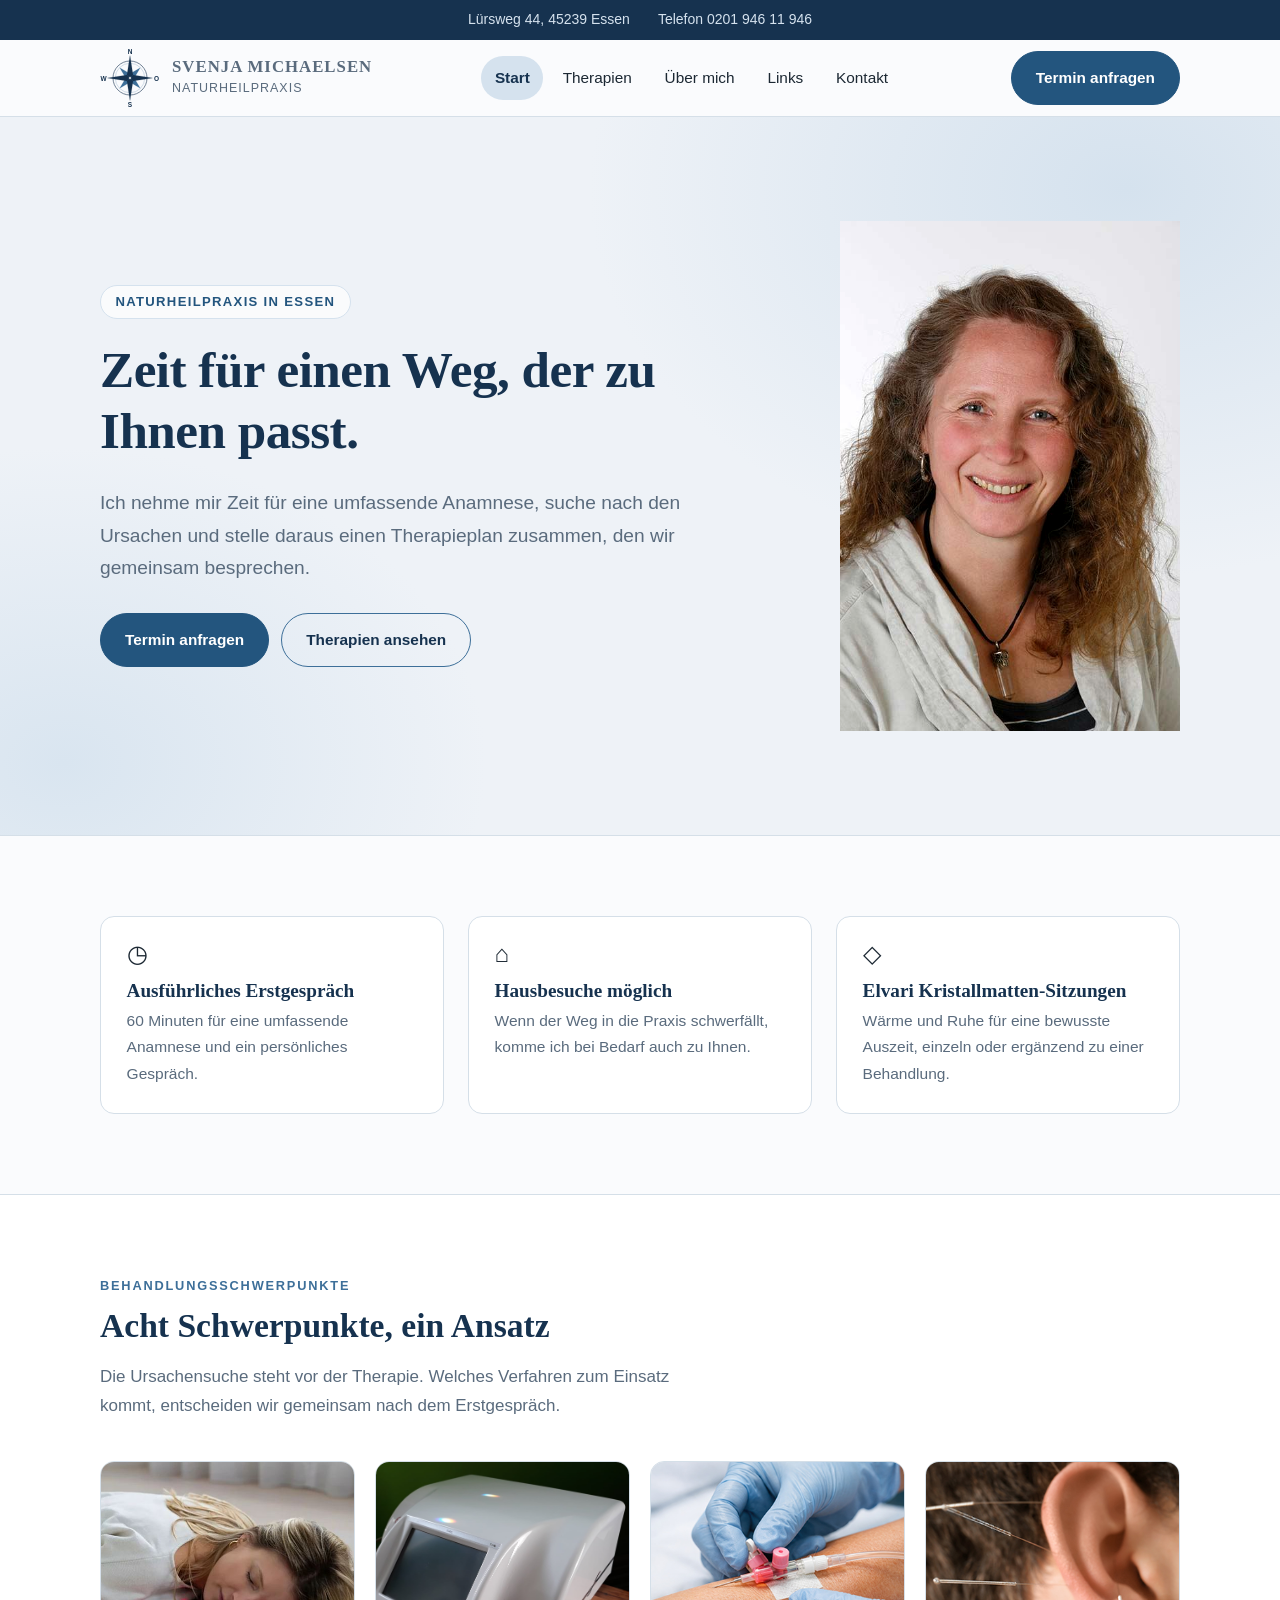
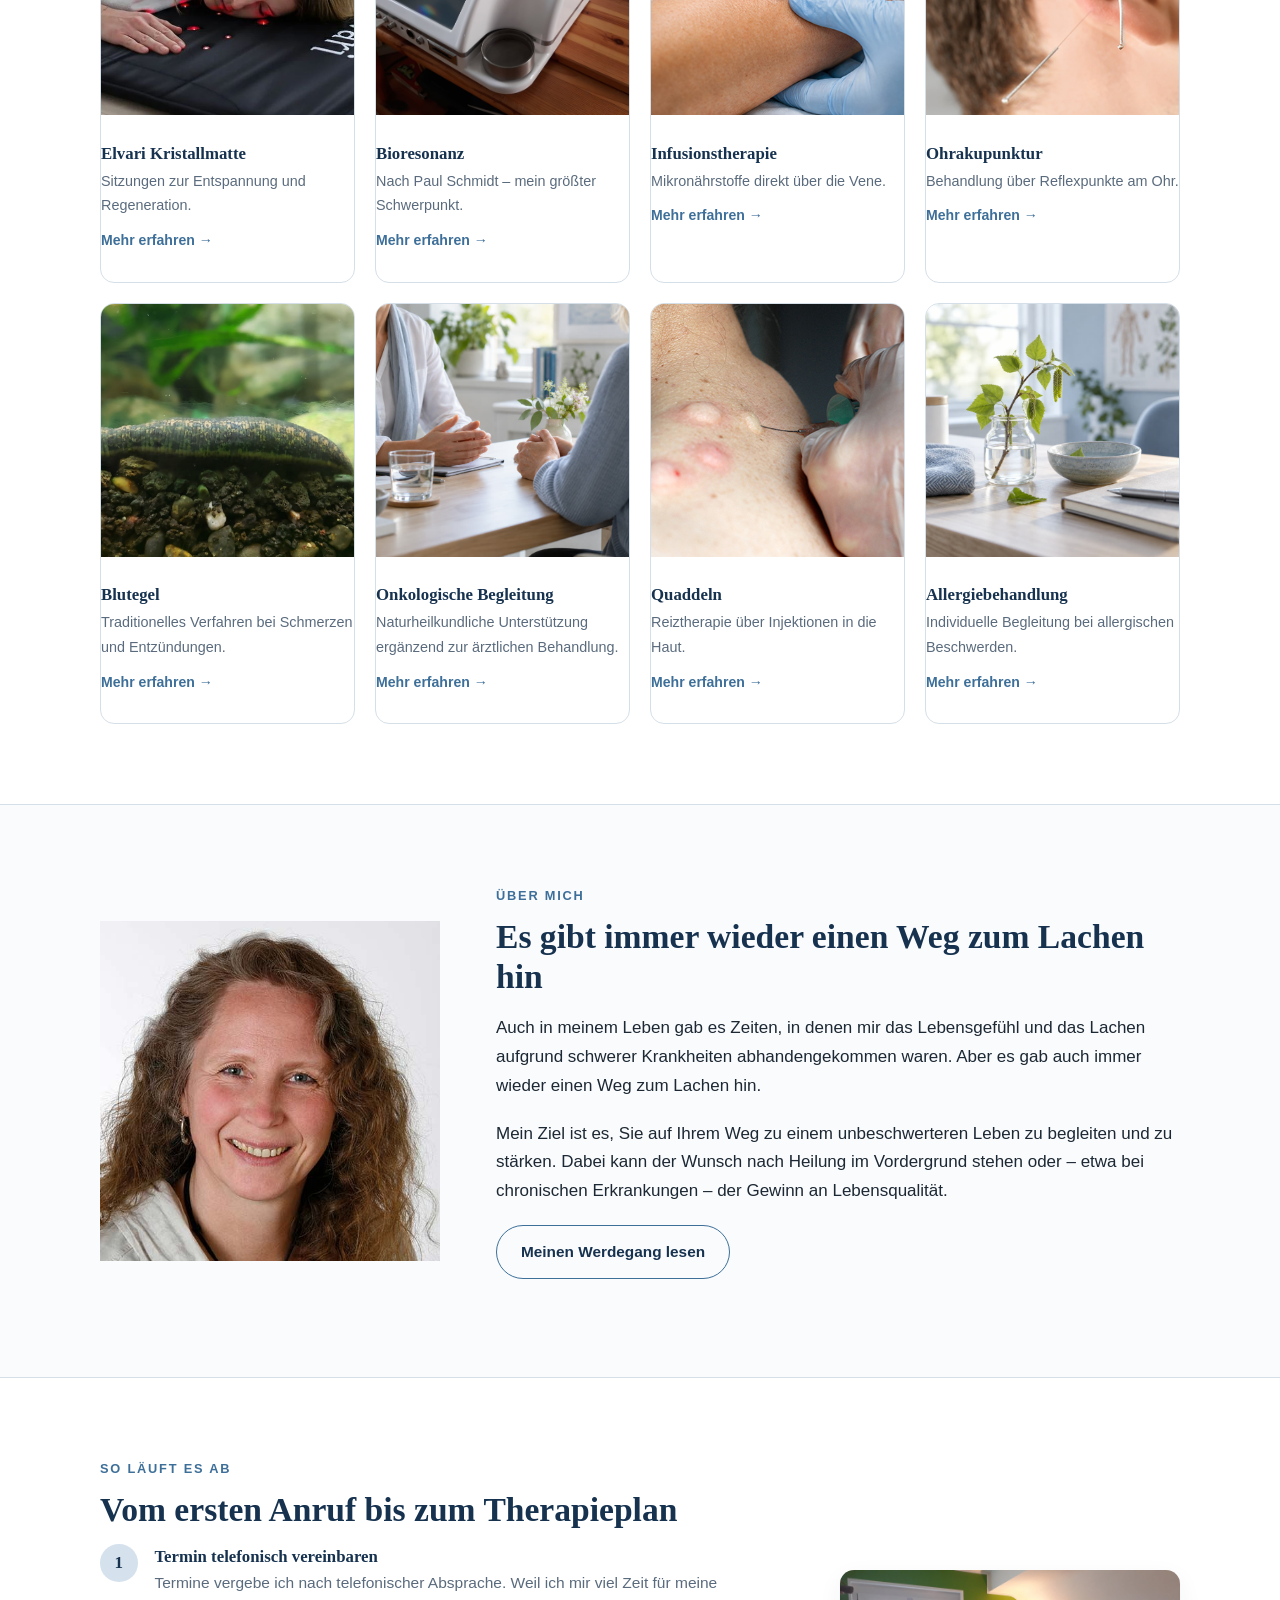
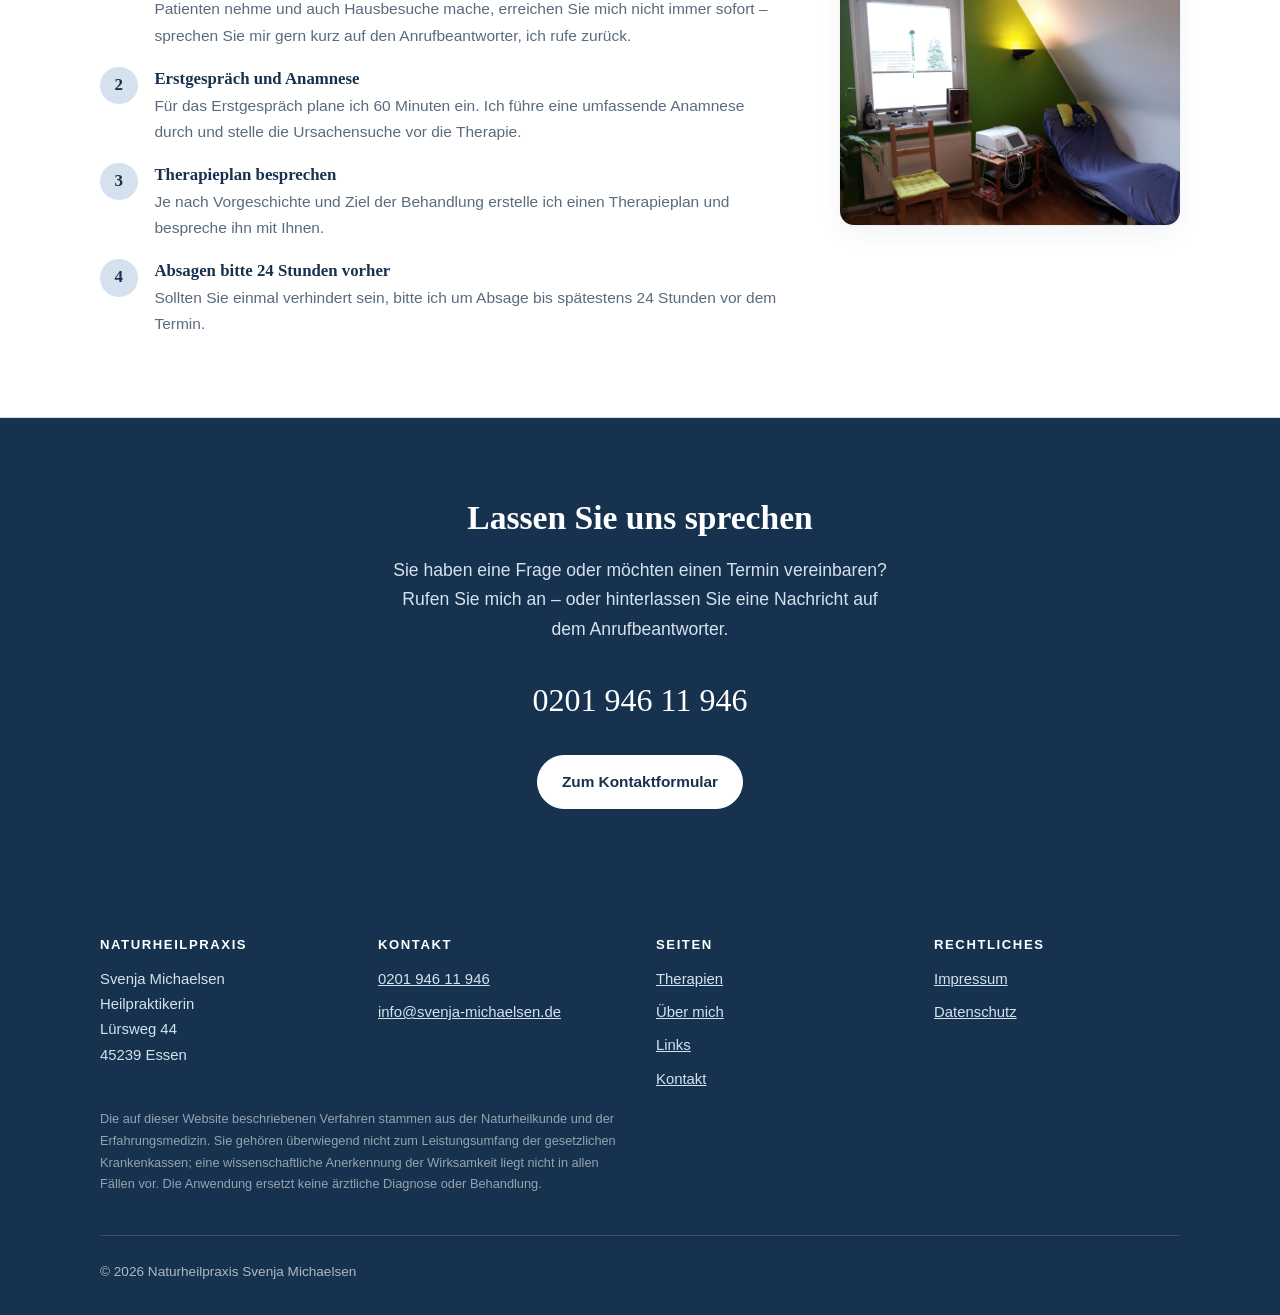
==== commit 72eacb22: "Logo im Seitenkopf auf 60 px vergroessert Mit den Himmelsrichtungen N/O/S/W bei 50 px kaum lesbar, d" ====
--- a/index.html
+++ b/index.html
@@ -1,4 +1,4 @@
-<!DOCTYPE html>
+﻿<!DOCTYPE html>
 <html lang="de">
 <head>
 <meta charset="utf-8">
@@ -22,7 +22,7 @@
 <header class="kopf">
   <div class="wrap">
     <a class="marke" href="index.html">
-      <img src="img/logo.svg" alt="" width="50" height="50">
+      <img src="img/logo.svg" alt="" width="60" height="60">
       <span><b>Svenja Michaelsen</b><span>Naturheilpraxis</span></span>
     </a>
     <nav aria-label="Hauptmenü">
@@ -213,3 +213,4 @@
 
 </body>
 </html>
+
--- a/css/style.css
+++ b/css/style.css
@@ -1,4 +1,4 @@
-/* =========================================================
+﻿/* =========================================================
    Naturheilpraxis Svenja Michaelsen
    Relaunch-Entwurf 2026 - reines HTML/CSS, Blaupalette, keine externen
    Ressourcen (keine Google Fonts, kein CDN, kein Tracking).
@@ -84,7 +84,7 @@
 .marke { display: flex; align-items: center; gap: .75rem; text-decoration: none; color: var(--blau-900); }
 /* Die Windrose traegt die Himmelsrichtungen ausserhalb des Rings -
    deshalb kein border-radius, sonst werden N/O/S/W beschnitten. */
-.marke img { width: 50px; height: 50px; }
+.marke img { width: 60px; height: 60px; }
 .marke b { font-family: var(--serif); font-size: 1.05rem; font-weight: 600; display: block; line-height: 1.25; }
 .marke span { font-size: .78rem; color: var(--text-mut); letter-spacing: .08em; text-transform: uppercase; }
 
@@ -257,6 +257,10 @@
 @media (min-width: 560px) { .zweispaltig { grid-template-columns: 1fr 1fr; } }
 button.knopf { font-family: inherit; cursor: pointer; }
 .pflichtnote { font-size: .85rem; color: var(--text-mut); margin: 0; }
+.einwilligung { display: grid; grid-template-columns: 1.15rem 1fr; gap: .65rem; align-items: start; font-size: .88rem; }
+.einwilligung input { width: 1.15rem; height: 1.15rem; margin: .15rem 0 0; }
+.einwilligung label { font-weight: 400; }
+.honigtopf { position: absolute !important; left: -10000px !important; width: 1px; height: 1px; overflow: hidden; }
 .routenlinks { display: flex; flex-wrap: wrap; gap: .75rem; margin-top: 1.5rem; }
 
 /* =================== Aufruf-Band =================== */
@@ -297,3 +301,4 @@
   .kopf, .topbar, .band, .fuss nav { display: none; }
   body { background: #fff; }
 }
+
